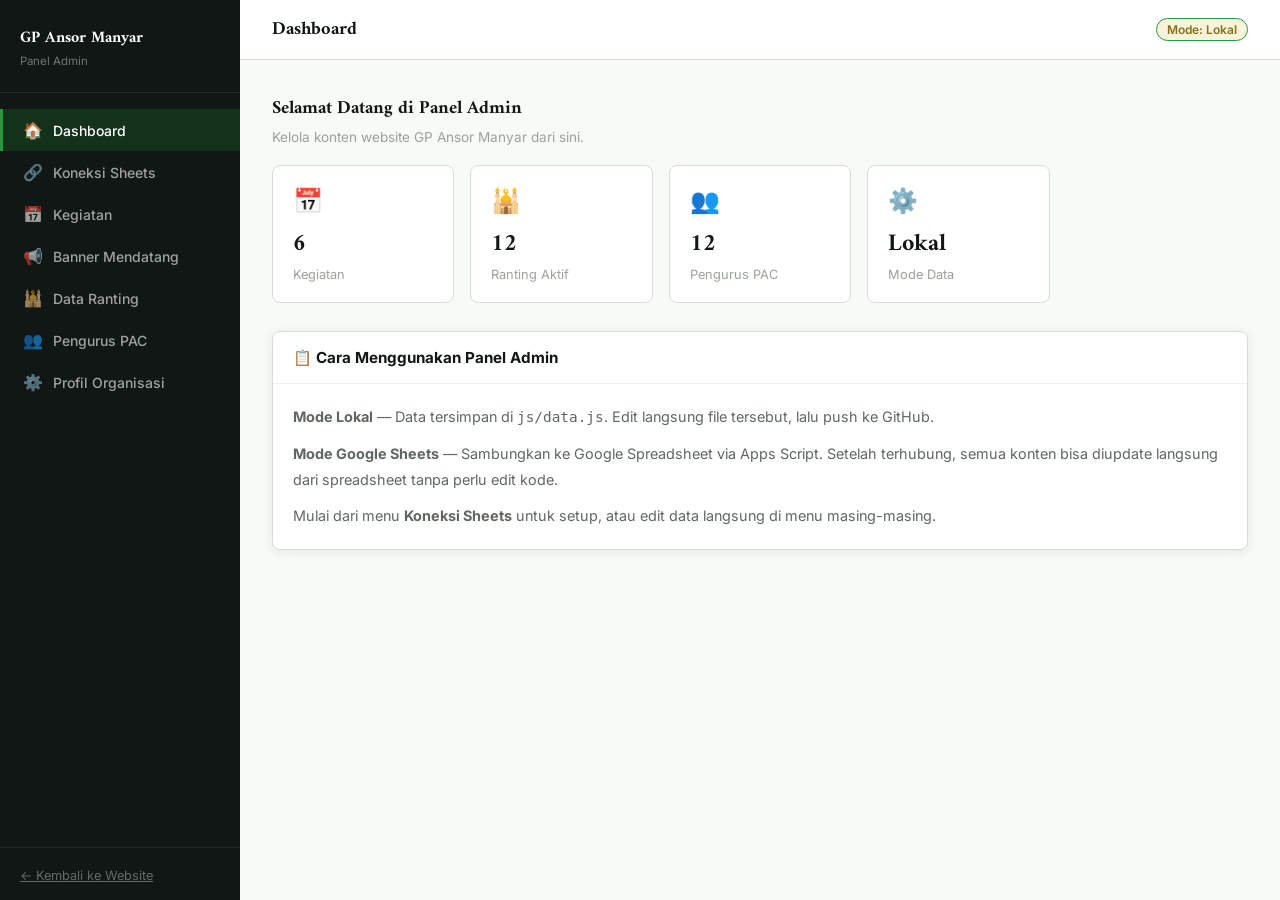
==== admin/index.html @ 3b1bbbd6 "Struktur folder lengkap GP Ansor Manyar" ====
<!DOCTYPE html>
<html lang="id">
<head>
  <meta charset="UTF-8" />
  <meta name="viewport" content="width=device-width, initial-scale=1.0" />
  <title>Admin Panel — GP Ansor Manyar</title>
  <link href="https://fonts.googleapis.com/css2?family=Amiri:wght@400;700&family=Inter:wght@400;500;600;700&display=swap" rel="stylesheet" />
  <style>
    :root {
      --green-700:#1a7a3c; --green-600:#22993f; --green-50:#eaf7ee;
      --gold-500:#c9a227; --gold-100:#faf3dc;
      --dark-900:#111714; --dark-800:#1c2320;
      --white:#fff; --gray-50:#f8faf8; --gray-100:#edf0ec;
      --gray-200:#d8ddd7; --gray-400:#9aa399; --gray-600:#5e6860;
      --red-500:#ef4444; --red-50:#fef2f2;
      --font-body:'Inter',sans-serif; --font-display:'Amiri',serif;
      --radius:8px; --shadow:0 2px 12px rgba(0,0,0,.08);
    }
    *,*::before,*::after{box-sizing:border-box;margin:0;padding:0}
    body{font-family:var(--font-body);background:var(--gray-50);color:var(--dark-900);min-height:100vh;display:flex}

    /* SIDEBAR */
    .sidebar{width:240px;background:var(--dark-900);display:flex;flex-direction:column;flex-shrink:0;min-height:100vh}
    .sidebar-brand{padding:24px 20px;border-bottom:1px solid rgba(255,255,255,.08)}
    .sidebar-brand-name{font-family:var(--font-display);font-size:1rem;font-weight:700;color:#fff;display:block}
    .sidebar-brand-sub{font-size:.72rem;color:rgba(255,255,255,.4);margin-top:2px;display:block}
    .sidebar-nav{padding:16px 0;flex:1}
    .nav-item{display:flex;align-items:center;gap:10px;padding:11px 20px;font-size:.875rem;font-weight:500;color:rgba(255,255,255,.6);cursor:pointer;transition:all .15s;border-left:3px solid transparent}
    .nav-item:hover{color:#fff;background:rgba(255,255,255,.05)}
    .nav-item.active{color:#fff;background:rgba(34,153,63,.2);border-left-color:var(--green-600)}
    .nav-item .icon{font-size:1rem;width:20px;text-align:center}
    .sidebar-footer{padding:16px 20px;border-top:1px solid rgba(255,255,255,.08)}
    .sidebar-footer a{font-size:.8rem;color:rgba(255,255,255,.35);transition:color .15s}
    .sidebar-footer a:hover{color:rgba(255,255,255,.7)}

    /* MAIN */
    .main{flex:1;display:flex;flex-direction:column;overflow:hidden}
    .topbar{background:var(--white);border-bottom:1px solid var(--gray-200);padding:0 32px;height:60px;display:flex;align-items:center;justify-content:space-between}
    .topbar-title{font-family:var(--font-display);font-size:1.15rem;font-weight:700;color:var(--dark-900)}
    .topbar-badge{font-size:.75rem;background:var(--green-50);color:var(--green-700);border:1px solid var(--green-600);padding:3px 10px;border-radius:100px;font-weight:600}
    .content{flex:1;padding:32px;overflow-y:auto}

    /* CARDS */
    .section-title{font-family:var(--font-display);font-size:1.15rem;font-weight:700;color:var(--dark-900);margin-bottom:4px}
    .section-sub{font-size:.85rem;color:var(--gray-400);margin-bottom:20px}

    .panel{background:var(--white);border:1px solid var(--gray-200);border-radius:var(--radius);box-shadow:var(--shadow);overflow:hidden;margin-bottom:24px}
    .panel-header{padding:16px 20px;border-bottom:1px solid var(--gray-100);display:flex;align-items:center;justify-content:space-between}
    .panel-header h3{font-size:.95rem;font-weight:700;color:var(--dark-900)}
    .panel-body{padding:20px}

    /* FORM */
    .form-group{margin-bottom:16px}
    .form-label{display:block;font-size:.82rem;font-weight:600;color:var(--dark-600);margin-bottom:6px}
    .form-label span{color:var(--red-500)}
    .form-control{width:100%;padding:9px 12px;border:1.5px solid var(--gray-200);border-radius:var(--radius);font-size:.875rem;font-family:var(--font-body);color:var(--dark-900);background:var(--white);outline:none;transition:border-color .15s}
    .form-control:focus{border-color:var(--green-600)}
    .form-control[type=checkbox]{width:auto}
    .form-hint{font-size:.76rem;color:var(--gray-400);margin-top:4px}
    .form-row{display:grid;grid-template-columns:1fr 1fr;gap:16px}
    textarea.form-control{resize:vertical;min-height:80px}
    select.form-control{cursor:pointer}

    /* BUTTONS */
    .btn{display:inline-flex;align-items:center;gap:6px;padding:9px 18px;font-size:.85rem;font-weight:600;border-radius:var(--radius);cursor:pointer;border:none;transition:all .15s}
    .btn-primary{background:var(--green-600);color:#fff}
    .btn-primary:hover{background:var(--green-700)}
    .btn-danger{background:var(--red-500);color:#fff}
    .btn-danger:hover{opacity:.85}
    .btn-outline{background:transparent;color:var(--dark-600);border:1.5px solid var(--gray-200)}
    .btn-outline:hover{border-color:var(--green-600);color:var(--green-700)}
    .btn-sm{padding:6px 12px;font-size:.78rem}
    .btn-gold{background:var(--gold-500);color:var(--dark-900);font-weight:700}

    /* TABLE */
    .table-wrap{overflow-x:auto}
    table{width:100%;border-collapse:collapse;font-size:.875rem}
    th{text-align:left;font-size:.75rem;font-weight:700;letter-spacing:.05em;text-transform:uppercase;color:var(--gray-400);padding:10px 14px;background:var(--gray-50);border-bottom:1px solid var(--gray-200)}
    td{padding:12px 14px;border-bottom:1px solid var(--gray-100);color:var(--dark-800);vertical-align:middle}
    tr:last-child td{border-bottom:none}
    tr:hover td{background:var(--gray-50)}
    .badge{display:inline-block;padding:2px 8px;border-radius:100px;font-size:.72rem;font-weight:600}
    .badge-green{background:var(--green-50);color:var(--green-700)}
    .badge-gold{background:var(--gold-100);color:#8b6e17}
    .badge-gray{background:var(--gray-100);color:var(--gray-600)}

    /* TOAST */
    .toast{position:fixed;bottom:24px;right:24px;z-index:999;
           background:var(--dark-900);color:#fff;
           padding:12px 20px;border-radius:var(--radius);font-size:.875rem;
           box-shadow:0 4px 20px rgba(0,0,0,.25);
           transform:translateY(80px);opacity:0;transition:all .3s;pointer-events:none}
    .toast.show{transform:translateY(0);opacity:1}
    .toast.success{border-left:4px solid var(--green-600)}
    .toast.error{border-left:4px solid var(--red-500)}

    /* CONFIG PANEL */
    .config-status{display:flex;align-items:center;gap:8px;padding:12px 16px;border-radius:var(--radius);margin-bottom:16px;font-size:.875rem}
    .config-status.local{background:var(--gold-100);color:#8b6e17;border:1px solid #e0c060}
    .config-status.connected{background:var(--green-50);color:var(--green-700);border:1px solid var(--green-600)}

    /* RESPONSIVE */
    @media(max-width:768px){
      .sidebar{display:none}
      .form-row{grid-template-columns:1fr}
      .content{padding:16px}
      .topbar{padding:0 16px}
    }
  </style>
</head>
<body>

  <!-- SIDEBAR -->
  <aside class="sidebar">
    <div class="sidebar-brand">
      <span class="sidebar-brand-name">GP Ansor Manyar</span>
      <span class="sidebar-brand-sub">Panel Admin</span>
    </div>
    <nav class="sidebar-nav">
      <div class="nav-item active" data-tab="dashboard"><span class="icon">🏠</span> Dashboard</div>
      <div class="nav-item" data-tab="koneksi"><span class="icon">🔗</span> Koneksi Sheets</div>
      <div class="nav-item" data-tab="kegiatan"><span class="icon">📅</span> Kegiatan</div>
      <div class="nav-item" data-tab="mendatang"><span class="icon">📢</span> Banner Mendatang</div>
      <div class="nav-item" data-tab="ranting"><span class="icon">🕌</span> Data Ranting</div>
      <div class="nav-item" data-tab="pengurus"><span class="icon">👥</span> Pengurus PAC</div>
      <div class="nav-item" data-tab="profil"><span class="icon">⚙️</span> Profil Organisasi</div>
    </nav>
    <div class="sidebar-footer">
      <a href="../index.html">← Kembali ke Website</a>
    </div>
  </aside>

  <!-- MAIN -->
  <div class="main">
    <div class="topbar">
      <span class="topbar-title" id="topbarTitle">Dashboard</span>
      <span class="topbar-badge" id="topbarBadge">Mode: Lokal</span>
    </div>
    <div class="content" id="content">
      <!-- rendered by tab -->
    </div>
  </div>

  <div class="toast" id="toast"></div>

  <script src="../js/config.js"></script>
  <script src="../js/data.js"></script>
  <script>
  // ── TOAST ──────────────────────────────────────────────
  function toast(msg, type = 'success') {
    const el = document.getElementById('toast');
    el.textContent = msg;
    el.className = `toast ${type} show`;
    setTimeout(() => el.classList.remove('show'), 3000);
  }

  // ── TABS ───────────────────────────────────────────────
  const TABS = {
    dashboard: renderDashboard,
    koneksi: renderKoneksi,
    kegiatan: renderKegiatan,
    mendatang: renderMendatang,
    ranting: renderRanting,
    pengurus: renderPengurus,
    profil: renderProfil,
  };
  const TITLES = {
    dashboard:'Dashboard', koneksi:'Koneksi Google Sheets',
    kegiatan:'Kelola Kegiatan', mendatang:'Banner Kegiatan Mendatang',
    ranting:'Data Ranting', pengurus:'Pengurus PAC', profil:'Profil Organisasi',
  };

  function setTab(tab) {
    document.querySelectorAll('.nav-item').forEach(el => el.classList.remove('active'));
    document.querySelector(`[data-tab="${tab}"]`)?.classList.add('active');
    document.getElementById('topbarTitle').textContent = TITLES[tab] || tab;
    TABS[tab]?.();
  }
  document.querySelectorAll('.nav-item').forEach(el => {
    el.addEventListener('click', () => setTab(el.dataset.tab));
  });

  // ── HELPERS ────────────────────────────────────────────
  const $ = id => document.getElementById(id);
  const content = () => document.getElementById('content');

  function getLS(key, def) {
    try { return JSON.parse(localStorage.getItem('gpa_admin_' + key)) ?? def; } catch { return def; }
  }
  function setLS(key, val) {
    localStorage.setItem('gpa_admin_' + key, JSON.stringify(val));
  }

  // ── DASHBOARD ──────────────────────────────────────────
  async function renderDashboard() {
    const mode = CONFIG.MODE;
    const badge = $('topbarBadge');
    badge.textContent = mode === 'local' ? 'Mode: Lokal' : 'Mode: Google Sheets';
    badge.style.background = mode === 'local' ? 'var(--gold-100)' : 'var(--green-50)';
    badge.style.color = mode === 'local' ? '#8b6e17' : 'var(--green-700)';

    const [kegiatan, ranting, pengurus] = await Promise.all([
      AnsorData.getKegiatan(), AnsorData.getRanting(), AnsorData.getPengurusPAC()
    ]);

    content().innerHTML = `
      <div class="section-title">Selamat Datang di Panel Admin</div>
      <div class="section-sub">Kelola konten website GP Ansor Manyar dari sini.</div>

      <div style="display:grid;grid-template-columns:repeat(auto-fill,minmax(180px,1fr));gap:16px;margin-bottom:28px">
        ${[
          ['📅','Kegiatan',kegiatan.length,'kegiatan'],
          ['🕌','Ranting Aktif',ranting.length,'ranting'],
          ['👥','Pengurus PAC',pengurus.length,'pengurus'],
          ['⚙️','Mode Data', mode === 'local' ? 'Lokal' : 'Sheets','koneksi'],
        ].map(([icon,label,val,tab]) => `
          <div style="background:var(--white);border:1px solid var(--gray-200);border-radius:var(--radius);padding:20px;cursor:pointer;transition:border-color .15s"
               onclick="setTab('${tab}')"
               onmouseenter="this.style.borderColor='var(--green-600)'"
               onmouseleave="this.style.borderColor='var(--gray-200)'">
            <div style="font-size:1.5rem;margin-bottom:8px">${icon}</div>
            <div style="font-size:1.5rem;font-weight:700;font-family:var(--font-display);color:var(--dark-900)">${val}</div>
            <div style="font-size:.8rem;color:var(--gray-400);margin-top:2px">${label}</div>
          </div>`).join('')}
      </div>

      <div class="panel">
        <div class="panel-header"><h3>📋 Cara Menggunakan Panel Admin</h3></div>
        <div class="panel-body" style="font-size:.9rem;color:var(--gray-600);line-height:1.8">
          <p><strong>Mode Lokal</strong> — Data tersimpan di <code>js/data.js</code>. Edit langsung file tersebut, lalu push ke GitHub.</p>
          <p style="margin-top:10px"><strong>Mode Google Sheets</strong> — Sambungkan ke Google Spreadsheet via Apps Script. Setelah terhubung, semua konten bisa diupdate langsung dari spreadsheet tanpa perlu edit kode.</p>
          <p style="margin-top:10px">Mulai dari menu <strong>Koneksi Sheets</strong> untuk setup, atau edit data langsung di menu masing-masing.</p>
        </div>
      </div>`;
  }

  // ── KONEKSI ────────────────────────────────────────────
  function renderKoneksi() {
    const mode = CONFIG.MODE;
    content().innerHTML = `
      <div class="section-title">Koneksi Google Sheets</div>
      <div class="section-sub">Hubungkan website ke Google Spreadsheet untuk update konten secara realtime.</div>

      <div class="config-status ${mode === 'local' ? 'local' : 'connected'}">
        ${mode === 'local' ? '⚠️ Saat ini menggunakan data lokal (js/data.js)' : '✅ Terhubung ke Google Sheets'}
      </div>

      <div class="panel">
        <div class="panel-header"><h3>Panduan Setup</h3></div>
        <div class="panel-body">
          <ol style="font-size:.9rem;color:var(--gray-600);line-height:2;padding-left:20px">
            <li>Buat Google Spreadsheet baru dengan 6 sheet: <code>profil, kegiatan_mendatang, kegiatan, ranting, pengurus_ranting, pengurus_pac</code></li>
            <li>Di Spreadsheet: <strong>Extensions → Apps Script</strong> → paste kode dari <code>PANDUAN_SHEETS.md</code></li>
            <li>Deploy sebagai <strong>Web App</strong> (Execute as: Me, Access: Anyone)</li>
            <li>Copy URL yang diberikan, paste di bawah ini</li>
            <li>Ubah <code>MODE</code> menjadi <code>'apps_script'</code> di <code>js/data.js</code></li>
          </ol>

          <div style="margin-top:20px">
            <div class="form-group">
              <label class="form-label">URL Apps Script Web App</label>
              <input class="form-control" id="appsScriptUrl" placeholder="https://script.google.com/macros/s/xxx/exec" value="${CONFIG.APPS_SCRIPT_URL !== 'GANTI_DENGAN_APPS_SCRIPT_URL_KAMU' ? CONFIG.APPS_SCRIPT_URL : ''}" />
              <div class="form-hint">Paste URL dari hasil deploy Apps Script di sini</div>
            </div>
            <button class="btn btn-primary" onclick="testKoneksi()">🔌 Test Koneksi</button>
            <div id="testResult" style="margin-top:12px;font-size:.85rem;color:var(--gray-600)"></div>
          </div>
        </div>
      </div>

      <div class="panel">
        <div class="panel-header"><h3>Edit Manual di data.js</h3></div>
        <div class="panel-body" style="font-size:.875rem;color:var(--gray-600);line-height:1.8">
          <p>Buka file <code>js/data.js</code> dan edit bagian <code>CONFIG</code>:</p>
          <pre style="background:var(--dark-900);color:#a8ffb0;padding:16px;border-radius:var(--radius);margin-top:12px;overflow-x:auto;font-size:.82rem;line-height:1.7">const CONFIG = {
  APPS_SCRIPT_URL: 'https://script.google.com/...',
  MODE: 'apps_script',  // ganti dari 'local'
  CACHE_MINUTES: 10,
};</pre>
        </div>
      </div>`;
  }

  async function testKoneksi() {
    const url = $('appsScriptUrl').value.trim();
    const res = $('testResult');
    if (!url) { res.innerHTML = '⚠️ Masukkan URL Apps Script dulu.'; return; }
    res.innerHTML = '⏳ Menguji koneksi...';
    try {
      const r = await fetch(`${url}?sheet=profil`);
      if (!r.ok) throw new Error(`HTTP ${r.status}`);
      const data = await r.json();
      if (Array.isArray(data)) {
        res.innerHTML = `<span style="color:var(--green-700)">✅ Berhasil terhubung! Ditemukan ${data.length} baris di sheet <em>profil</em>.</span><br><span style="color:var(--gray-400);font-size:.8rem">Sekarang update <code>APPS_SCRIPT_URL</code> dan <code>MODE: 'apps_script'</code> di <code>js/data.js</code>, lalu push ke GitHub.</span>`;
      } else {
        res.innerHTML = `<span style="color:var(--red-500)">❌ Respon tidak valid: ${JSON.stringify(data)}</span>`;
      }
    } catch(e) {
      res.innerHTML = `<span style="color:var(--red-500)">❌ Gagal terhubung: ${e.message}</span>`;
    }
  }

  // ── KEGIATAN ───────────────────────────────────────────
  async function renderKegiatan() {
    const data = await AnsorData.getKegiatan();
    const kat = ['Keagamaan','Sosial','Pelatihan','Organisasi','Olahraga','Seni'];
    content().innerHTML = `
      <div class="section-title">Kelola Kegiatan</div>
      <div class="section-sub">Tambah, edit, atau hapus data kegiatan. ${CONFIG.MODE === 'local' ? 'Mode lokal: perubahan harus di-edit manual di <code>js/data.js</code>.' : 'Update langsung di Google Sheets.'}</div>
      ${CONFIG.MODE === 'local' ? `
      <div class="panel" style="margin-bottom:20px">
        <div class="panel-header"><h3>➕ Tambah Kegiatan</h3></div>
        <div class="panel-body">
          <div class="form-row">
            <div class="form-group"><label class="form-label">Judul <span>*</span></label><input class="form-control" id="kg_judul" placeholder="Nama kegiatan" /></div>
            <div class="form-group"><label class="form-label">Tanggal <span>*</span></label><input class="form-control" type="date" id="kg_tgl" /></div>
          </div>
          <div class="form-row">
            <div class="form-group"><label class="form-label">Kategori</label>
              <select class="form-control" id="kg_kat">${kat.map(k=>`<option>${k}</option>`).join('')}</select>
            </div>
            <div class="form-group"><label class="form-label">Lokasi</label><input class="form-control" id="kg_lok" placeholder="Nama tempat" /></div>
          </div>
          <div class="form-group"><label class="form-label">Deskripsi</label><textarea class="form-control" id="kg_desk" rows="3" placeholder="Ringkasan kegiatan..."></textarea></div>
          <div class="form-row">
            <div class="form-group"><label class="form-label">URL Foto</label><input class="form-control" id="kg_foto" placeholder="https://drive.google.com/uc?id=..." /></div>
            <div class="form-group"><label class="form-label" style="display:flex;align-items:center;gap:8px;margin-top:28px">
              <input type="checkbox" id="kg_hl" /> Tampilkan di Beranda (highlight)
            </label></div>
          </div>
          <div style="display:flex;gap:10px;margin-top:8px">
            <button class="btn btn-primary" onclick="generateKegiatanCode()">📋 Generate Kode</button>
          </div>
          <div id="kegiatanCode" style="margin-top:16px"></div>
        </div>
      </div>` : `
      <div class="panel" style="margin-bottom:20px;background:var(--green-50);border-color:var(--green-600)">
        <div class="panel-body" style="font-size:.875rem;color:var(--green-700)">
          ✅ Mode Google Sheets aktif. Tambah/edit kegiatan langsung di spreadsheet pada sheet <strong>kegiatan</strong>.
          <a href="${CONFIG.APPS_SCRIPT_URL}" target="_blank" style="margin-left:8px;font-weight:600">Buka Spreadsheet →</a>
        </div>
      </div>`}
      <div class="panel">
        <div class="panel-header"><h3>📋 Data Kegiatan (${data.length})</h3></div>
        <div class="table-wrap">
          <table>
            <thead><tr><th>Judul</th><th>Tanggal</th><th>Kategori</th><th>Lokasi</th><th>Highlight</th></tr></thead>
            <tbody>${data.map(k=>`<tr>
              <td style="font-weight:600">${k.judul}</td>
              <td>${Fmt.tanggal(k.tanggal)}</td>
              <td><span class="badge badge-green">${k.kategori||'-'}</span></td>
              <td style="color:var(--gray-600);font-size:.85rem">${k.lokasi||'-'}</td>
              <td>${k.highlight ? '<span class="badge badge-gold">✓ Ya</span>' : '<span class="badge badge-gray">Tidak</span>'}</td>
            </tr>`).join('')}</tbody>
          </table>
        </div>
      </div>`;
  }

  function generateKegiatanCode() {
    const v = id => $(id)?.value || '';
    const hl = $('kg_hl')?.checked;
    const id = Date.now();
    const code = `{
  id: ${id},
  judul: '${v('kg_judul').replace(/'/g,"\\'")}',
  tanggal: '${v('kg_tgl')}',
  lokasi: '${v('kg_lok').replace(/'/g,"\\'")}',
  kategori: '${v('kg_kat')}',
  deskripsi: '${v('kg_desk').replace(/'/g,"\\'").replace(/\n/g,' ')}',
  foto: '${v('kg_foto')}',
  highlight: ${hl},
},`;
    $('kegiatanCode').innerHTML = `
      <div style="font-size:.82rem;color:var(--gray-600);margin-bottom:8px">Salin kode berikut dan tambahkan ke array <code>kegiatan</code> di <code>js/data.js</code>:</div>
      <pre style="background:var(--dark-900);color:#a8ffb0;padding:16px;border-radius:var(--radius);overflow-x:auto;font-size:.8rem;line-height:1.7">${code}</pre>
      <button class="btn btn-sm btn-outline" onclick="navigator.clipboard.writeText(${JSON.stringify(code)}).then(()=>toast('Kode disalin!'))">📋 Salin</button>`;
  }

  // ── BANNER MENDATANG ───────────────────────────────────
  async function renderMendatang() {
    const k = await AnsorData.getKegiatanMendatang();
    content().innerHTML = `
      <div class="section-title">Banner Kegiatan Mendatang</div>
      <div class="section-sub">Banner muncul di bagian atas beranda dan halaman kegiatan.</div>
      <div class="panel">
        <div class="panel-header"><h3>Data Banner Saat Ini</h3></div>
        <div class="panel-body">
          <div style="background:var(--gold-100);border:1px solid var(--gold-500);border-radius:var(--radius);padding:16px;margin-bottom:20px">
            <strong style="color:#8b6e17">${k.aktif ? '✅ Banner aktif' : '⛔ Banner nonaktif'}</strong><br>
            <span style="font-size:.9rem;color:#8b6e17">${k.judul||'—'}</span><br>
            <span style="font-size:.8rem;color:#b08a1a">${Fmt.tanggal(k.tanggal)} · ${k.lokasi||'—'}</span>
          </div>
          <p style="font-size:.875rem;color:var(--gray-600);line-height:1.8">
            ${CONFIG.MODE === 'local'
              ? 'Edit data banner di <code>LOCAL_DATA.kegiatan_mendatang</code> dalam file <code>js/data.js</code>. Ubah <code>aktif: false</code> untuk menyembunyikan banner.'
              : 'Update banner di Google Sheets pada sheet <strong>kegiatan_mendatang</strong>. Ubah kolom <code>aktif</code> ke <code>FALSE</code> untuk menyembunyikan.'}
          </p>
          ${CONFIG.MODE === 'local' ? `
          <details style="margin-top:16px">
            <summary style="font-size:.85rem;font-weight:600;cursor:pointer;color:var(--green-700)">Lihat struktur data</summary>
            <pre style="background:var(--dark-900);color:#a8ffb0;padding:16px;border-radius:var(--radius);margin-top:12px;font-size:.8rem;overflow-x:auto">${JSON.stringify(k, null, 2)}</pre>
          </details>` : ''}
        </div>
      </div>`;
  }

  // ── RANTING ────────────────────────────────────────────
  async function renderRanting() {
    const data = await AnsorData.getRanting();
    content().innerHTML = `
      <div class="section-title">Data Ranting</div>
      <div class="section-sub">${CONFIG.MODE === 'local' ? 'Mode lokal: edit di <code>LOCAL_DATA.ranting</code> dalam <code>js/data.js</code>.' : 'Edit langsung di Google Sheets, sheet <strong>ranting</strong>.'}</div>
      <div class="panel">
        <div class="panel-header">
          <h3>Daftar Ranting (${data.length})</h3>
        </div>
        <div class="table-wrap">
          <table>
            <thead><tr><th>ID</th><th>Nama Ranting</th><th>Desa/Kelurahan</th><th>Ketua</th><th>Status</th></tr></thead>
            <tbody>${data.map(r=>`<tr>
              <td style="font-size:.78rem;color:var(--gray-400)">${r.id}</td>
              <td style="font-weight:600">${r.nama}</td>
              <td>${r.desa}</td>
              <td>${r.ketua}</td>
              <td><span class="badge badge-green">✓ Aktif</span></td>
            </tr>`).join('')}</tbody>
          </table>
        </div>
      </div>
      ${CONFIG.MODE === 'local' ? `
      <div class="panel">
        <div class="panel-header"><h3>📋 Template Ranting Baru</h3></div>
        <div class="panel-body">
          <pre style="background:var(--dark-900);color:#a8ffb0;padding:16px;border-radius:var(--radius);font-size:.8rem;overflow-x:auto">{ id: 'r${String(data.length+1).padStart(2,'0')}', nama: 'PR NamaRanting', desa: 'Desa NamaDesa', ketua: 'Nama Ketua', aktif: true },</pre>
          <div style="font-size:.82rem;color:var(--gray-600);margin-top:8px">Tambahkan ke array <code>ranting</code> di <code>LOCAL_DATA</code> dalam <code>js/data.js</code>.</div>
        </div>
      </div>` : ''}`;
  }

  // ── PENGURUS ───────────────────────────────────────────
  async function renderPengurus() {
    const data = await AnsorData.getPengurusPAC();
    content().innerHTML = `
      <div class="section-title">Pengurus PAC</div>
      <div class="section-sub">${CONFIG.MODE === 'local' ? 'Mode lokal: edit di <code>LOCAL_DATA.pengurus_pac</code> dalam <code>js/data.js</code>.' : 'Edit langsung di Google Sheets, sheet <strong>pengurus_pac</strong>.'}</div>
      <div class="panel">
        <div class="panel-header"><h3>Daftar Pengurus (${data.length})</h3></div>
        <div class="table-wrap">
          <table>
            <thead><tr><th>#</th><th>Nama</th><th>Jabatan</th><th>Departemen</th><th>Tipe</th></tr></thead>
            <tbody>${data.map(p=>`<tr>
              <td style="color:var(--gray-400);font-size:.8rem">${p.urutan}</td>
              <td style="font-weight:600">${p.nama}</td>
              <td>${p.jabatan}</td>
              <td><span class="badge badge-gray">${p.departemen||'-'}</span></td>
              <td><span class="badge ${p.tipe==='ketua'?'badge-gold':p.tipe==='dept'?'badge-gray':'badge-green'}">${p.tipe||'-'}</span></td>
            </tr>`).join('')}</tbody>
          </table>
        </div>
      </div>`;
  }

  // ── PROFIL ─────────────────────────────────────────────
  async function renderProfil() {
    const p = await AnsorData.getProfil();
    content().innerHTML = `
      <div class="section-title">Profil Organisasi</div>
      <div class="section-sub">${CONFIG.MODE === 'local' ? 'Mode lokal: edit di <code>LOCAL_DATA.profil</code> dalam <code>js/data.js</code>.' : 'Edit di Google Sheets, sheet <strong>profil</strong> (format key-value).'}</div>
      <div class="panel">
        <div class="panel-header"><h3>Data Profil Saat Ini</h3></div>
        <div class="table-wrap">
          <table>
            <thead><tr><th>Key</th><th>Value</th></tr></thead>
            <tbody>${Object.entries(p).map(([k,v])=>`<tr>
              <td style="font-family:monospace;font-size:.82rem;color:var(--gray-400)">${k}</td>
              <td style="font-size:.875rem;word-break:break-all">${Array.isArray(v) ? v.join('; ') : v||'—'}</td>
            </tr>`).join('')}</tbody>
          </table>
        </div>
      </div>`;
  }

  // ── INIT ───────────────────────────────────────────────
  renderDashboard();
  </script>
</body>
</html>
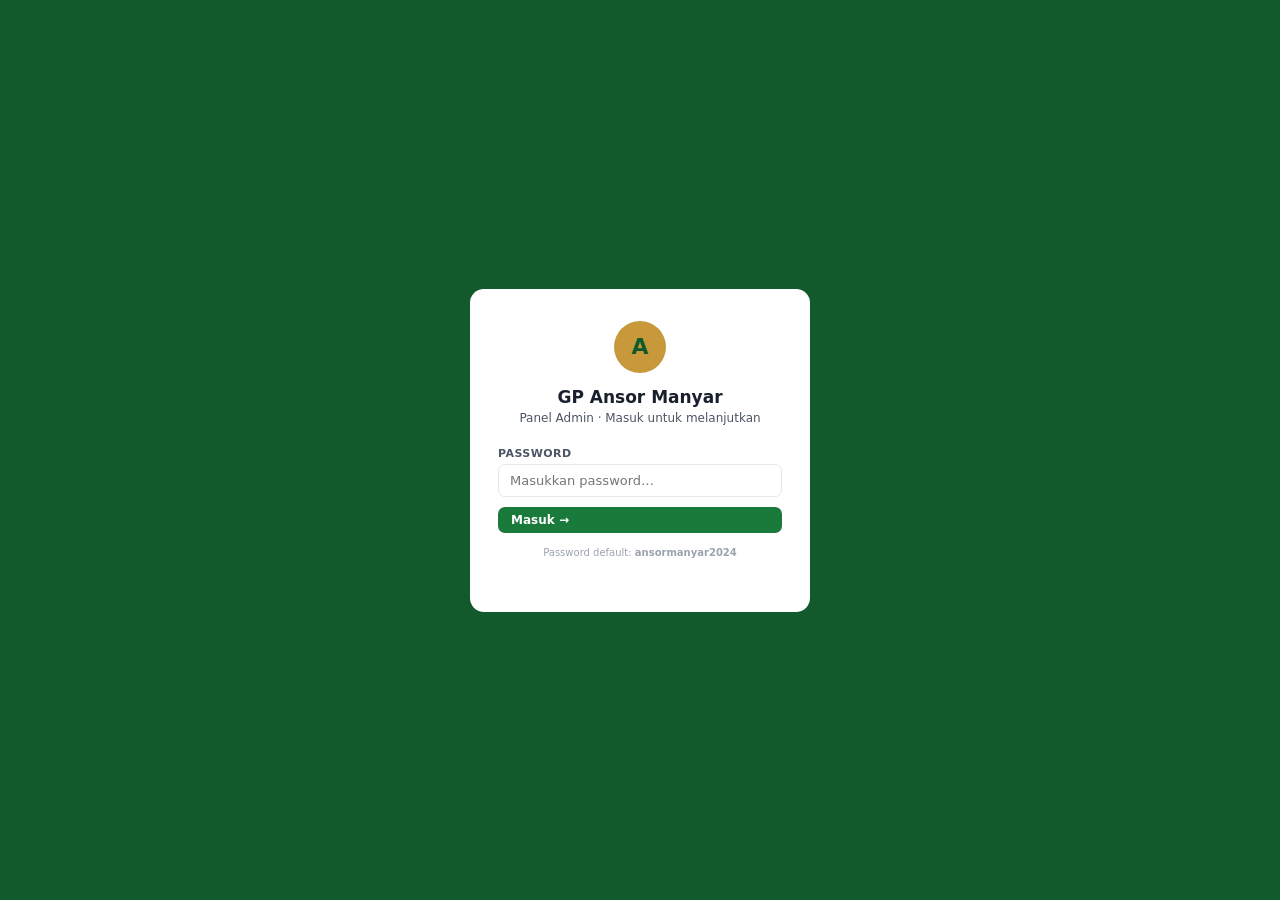
==== commit 11a71a3b: "Create index.html" ====
--- a/admin/index.html
+++ b/admin/index.html
@@ -1,488 +1,958 @@
 <!DOCTYPE html>
 <html lang="id">
 <head>
-  <meta charset="UTF-8" />
-  <meta name="viewport" content="width=device-width, initial-scale=1.0" />
-  <title>Admin Panel — GP Ansor Manyar</title>
-  <link href="https://fonts.googleapis.com/css2?family=Amiri:wght@400;700&family=Inter:wght@400;500;600;700&display=swap" rel="stylesheet" />
-  <style>
-    :root {
-      --green-700:#1a7a3c; --green-600:#22993f; --green-50:#eaf7ee;
-      --gold-500:#c9a227; --gold-100:#faf3dc;
-      --dark-900:#111714; --dark-800:#1c2320;
-      --white:#fff; --gray-50:#f8faf8; --gray-100:#edf0ec;
-      --gray-200:#d8ddd7; --gray-400:#9aa399; --gray-600:#5e6860;
-      --red-500:#ef4444; --red-50:#fef2f2;
-      --font-body:'Inter',sans-serif; --font-display:'Amiri',serif;
-      --radius:8px; --shadow:0 2px 12px rgba(0,0,0,.08);
-    }
-    *,*::before,*::after{box-sizing:border-box;margin:0;padding:0}
-    body{font-family:var(--font-body);background:var(--gray-50);color:var(--dark-900);min-height:100vh;display:flex}
-
-    /* SIDEBAR */
-    .sidebar{width:240px;background:var(--dark-900);display:flex;flex-direction:column;flex-shrink:0;min-height:100vh}
-    .sidebar-brand{padding:24px 20px;border-bottom:1px solid rgba(255,255,255,.08)}
-    .sidebar-brand-name{font-family:var(--font-display);font-size:1rem;font-weight:700;color:#fff;display:block}
-    .sidebar-brand-sub{font-size:.72rem;color:rgba(255,255,255,.4);margin-top:2px;display:block}
-    .sidebar-nav{padding:16px 0;flex:1}
-    .nav-item{display:flex;align-items:center;gap:10px;padding:11px 20px;font-size:.875rem;font-weight:500;color:rgba(255,255,255,.6);cursor:pointer;transition:all .15s;border-left:3px solid transparent}
-    .nav-item:hover{color:#fff;background:rgba(255,255,255,.05)}
-    .nav-item.active{color:#fff;background:rgba(34,153,63,.2);border-left-color:var(--green-600)}
-    .nav-item .icon{font-size:1rem;width:20px;text-align:center}
-    .sidebar-footer{padding:16px 20px;border-top:1px solid rgba(255,255,255,.08)}
-    .sidebar-footer a{font-size:.8rem;color:rgba(255,255,255,.35);transition:color .15s}
-    .sidebar-footer a:hover{color:rgba(255,255,255,.7)}
-
-    /* MAIN */
-    .main{flex:1;display:flex;flex-direction:column;overflow:hidden}
-    .topbar{background:var(--white);border-bottom:1px solid var(--gray-200);padding:0 32px;height:60px;display:flex;align-items:center;justify-content:space-between}
-    .topbar-title{font-family:var(--font-display);font-size:1.15rem;font-weight:700;color:var(--dark-900)}
-    .topbar-badge{font-size:.75rem;background:var(--green-50);color:var(--green-700);border:1px solid var(--green-600);padding:3px 10px;border-radius:100px;font-weight:600}
-    .content{flex:1;padding:32px;overflow-y:auto}
-
-    /* CARDS */
-    .section-title{font-family:var(--font-display);font-size:1.15rem;font-weight:700;color:var(--dark-900);margin-bottom:4px}
-    .section-sub{font-size:.85rem;color:var(--gray-400);margin-bottom:20px}
-
-    .panel{background:var(--white);border:1px solid var(--gray-200);border-radius:var(--radius);box-shadow:var(--shadow);overflow:hidden;margin-bottom:24px}
-    .panel-header{padding:16px 20px;border-bottom:1px solid var(--gray-100);display:flex;align-items:center;justify-content:space-between}
-    .panel-header h3{font-size:.95rem;font-weight:700;color:var(--dark-900)}
-    .panel-body{padding:20px}
-
-    /* FORM */
-    .form-group{margin-bottom:16px}
-    .form-label{display:block;font-size:.82rem;font-weight:600;color:var(--dark-600);margin-bottom:6px}
-    .form-label span{color:var(--red-500)}
-    .form-control{width:100%;padding:9px 12px;border:1.5px solid var(--gray-200);border-radius:var(--radius);font-size:.875rem;font-family:var(--font-body);color:var(--dark-900);background:var(--white);outline:none;transition:border-color .15s}
-    .form-control:focus{border-color:var(--green-600)}
-    .form-control[type=checkbox]{width:auto}
-    .form-hint{font-size:.76rem;color:var(--gray-400);margin-top:4px}
-    .form-row{display:grid;grid-template-columns:1fr 1fr;gap:16px}
-    textarea.form-control{resize:vertical;min-height:80px}
-    select.form-control{cursor:pointer}
-
-    /* BUTTONS */
-    .btn{display:inline-flex;align-items:center;gap:6px;padding:9px 18px;font-size:.85rem;font-weight:600;border-radius:var(--radius);cursor:pointer;border:none;transition:all .15s}
-    .btn-primary{background:var(--green-600);color:#fff}
-    .btn-primary:hover{background:var(--green-700)}
-    .btn-danger{background:var(--red-500);color:#fff}
-    .btn-danger:hover{opacity:.85}
-    .btn-outline{background:transparent;color:var(--dark-600);border:1.5px solid var(--gray-200)}
-    .btn-outline:hover{border-color:var(--green-600);color:var(--green-700)}
-    .btn-sm{padding:6px 12px;font-size:.78rem}
-    .btn-gold{background:var(--gold-500);color:var(--dark-900);font-weight:700}
-
-    /* TABLE */
-    .table-wrap{overflow-x:auto}
-    table{width:100%;border-collapse:collapse;font-size:.875rem}
-    th{text-align:left;font-size:.75rem;font-weight:700;letter-spacing:.05em;text-transform:uppercase;color:var(--gray-400);padding:10px 14px;background:var(--gray-50);border-bottom:1px solid var(--gray-200)}
-    td{padding:12px 14px;border-bottom:1px solid var(--gray-100);color:var(--dark-800);vertical-align:middle}
-    tr:last-child td{border-bottom:none}
-    tr:hover td{background:var(--gray-50)}
-    .badge{display:inline-block;padding:2px 8px;border-radius:100px;font-size:.72rem;font-weight:600}
-    .badge-green{background:var(--green-50);color:var(--green-700)}
-    .badge-gold{background:var(--gold-100);color:#8b6e17}
-    .badge-gray{background:var(--gray-100);color:var(--gray-600)}
-
-    /* TOAST */
-    .toast{position:fixed;bottom:24px;right:24px;z-index:999;
-           background:var(--dark-900);color:#fff;
-           padding:12px 20px;border-radius:var(--radius);font-size:.875rem;
-           box-shadow:0 4px 20px rgba(0,0,0,.25);
-           transform:translateY(80px);opacity:0;transition:all .3s;pointer-events:none}
-    .toast.show{transform:translateY(0);opacity:1}
-    .toast.success{border-left:4px solid var(--green-600)}
-    .toast.error{border-left:4px solid var(--red-500)}
-
-    /* CONFIG PANEL */
-    .config-status{display:flex;align-items:center;gap:8px;padding:12px 16px;border-radius:var(--radius);margin-bottom:16px;font-size:.875rem}
-    .config-status.local{background:var(--gold-100);color:#8b6e17;border:1px solid #e0c060}
-    .config-status.connected{background:var(--green-50);color:var(--green-700);border:1px solid var(--green-600)}
-
-    /* RESPONSIVE */
-    @media(max-width:768px){
-      .sidebar{display:none}
-      .form-row{grid-template-columns:1fr}
-      .content{padding:16px}
-      .topbar{padding:0 16px}
-    }
-  </style>
+<meta charset="UTF-8"/>
+<meta name="viewport" content="width=device-width, initial-scale=1.0"/>
+<title>Admin — GP Ansor Manyar</title>
+<style>
+:root{
+  --h:#1a7a3c;--hd:#125a2c;--hm:#e8f5ee;
+  --g:#c8993a;--gm:#fdf6e3;
+  --bg:#f4f6f8;--w:#fff;
+  --tx:#1a1f2e;--ts:#4b5563;--tm:#9ca3af;
+  --br:#e5e7eb;--r:9px;
+  --red:#dc2626;--redm:#fef2f2;
+  --blue:#1d4ed8;--bluem:#eff6ff;
+  --sw:248px;
+}
+*,*::before,*::after{box-sizing:border-box;margin:0;padding:0}
+body{font-family:'Segoe UI',system-ui,sans-serif;background:var(--bg);color:var(--tx);font-size:14px;display:flex;min-height:100vh}
+
+/* ── SIDEBAR ── */
+#sb{width:var(--sw);background:var(--hd);color:#fff;display:flex;flex-direction:column;position:fixed;inset:0 auto 0 0;z-index:100;transition:transform .22s ease}
+.sb-brand{padding:18px 16px 14px;border-bottom:1px solid rgba(255,255,255,.1);display:flex;align-items:center;gap:10px}
+.sb-logo{width:38px;height:38px;background:var(--g);border-radius:50%;display:flex;align-items:center;justify-content:center;font-weight:900;font-size:17px;color:var(--hd);flex-shrink:0}
+.sb-brand h1{font-size:13px;font-weight:700;line-height:1.25}
+.sb-brand p{font-size:11px;opacity:.55;margin-top:1px}
+.sb-nav{flex:1;padding:10px 0;overflow-y:auto}
+.sb-sec{font-size:10px;font-weight:700;text-transform:uppercase;letter-spacing:.09em;opacity:.4;padding:12px 16px 4px}
+.nav-btn{display:flex;align-items:center;gap:9px;padding:9px 16px;width:100%;background:none;border:none;color:#fff;font-size:13px;font-weight:500;cursor:pointer;opacity:.72;transition:all .14s;text-align:left}
+.nav-btn:hover{background:rgba(255,255,255,.08);opacity:1}
+.nav-btn.on{background:rgba(255,255,255,.14);opacity:1;border-right:3px solid var(--g)}
+.nav-btn .ic{font-size:15px;width:20px;text-align:center}
+.sb-foot{padding:12px 16px;border-top:1px solid rgba(255,255,255,.1)}
+.sb-foot a{color:rgba(255,255,255,.55);font-size:12px;text-decoration:none;display:flex;align-items:center;gap:6px}
+.sb-foot a:hover{color:#fff}
+
+/* ── MAIN ── */
+#main{margin-left:var(--sw);flex:1;display:flex;flex-direction:column}
+#topbar{background:var(--w);border-bottom:1px solid var(--br);height:54px;padding:0 22px;display:flex;align-items:center;justify-content:space-between;position:sticky;top:0;z-index:50}
+.tb-left{display:flex;align-items:center;gap:10px}
+#menu-tog{display:none;background:none;border:none;font-size:22px;cursor:pointer;color:var(--tx);padding:4px}
+#pg-title{font-size:15px;font-weight:700}
+.conn-pill{font-size:11px;font-weight:700;padding:3px 11px;border-radius:99px;cursor:default}
+.pill-ok{background:#dcfce7;color:#166534}
+.pill-err{background:var(--redm);color:var(--red)}
+.pill-wait{background:#fef9c3;color:#713f12}
+#content{padding:22px;flex:1}
+
+/* ── SECTIONS ── */
+.sec{display:none}.sec.on{display:block}
+
+/* ── CARD ── */
+.card{background:var(--w);border:1px solid var(--br);border-radius:var(--r);box-shadow:0 1px 3px rgba(0,0,0,.06)}
+.ch{padding:14px 18px;border-bottom:1px solid var(--br);display:flex;align-items:center;justify-content:space-between;gap:10px;flex-wrap:wrap}
+.ct{font-size:13px;font-weight:700}
+.cb{padding:18px}
+
+/* ── STATS ── */
+.stats{display:grid;grid-template-columns:repeat(auto-fill,minmax(150px,1fr));gap:12px;margin-bottom:20px}
+.stat{background:var(--w);border:1px solid var(--br);border-radius:var(--r);padding:14px 16px;box-shadow:0 1px 3px rgba(0,0,0,.05)}
+.stat-ic{font-size:20px;margin-bottom:7px}
+.stat-v{font-size:26px;font-weight:800;color:var(--h)}
+.stat-l{font-size:11px;color:var(--tm);margin-top:2px}
+
+/* ── BUTTONS ── */
+.btn{display:inline-flex;align-items:center;gap:6px;padding:7px 13px;border-radius:7px;font-size:12px;font-weight:600;cursor:pointer;border:none;transition:all .13s;line-height:1;font-family:inherit}
+.btn-p{background:var(--h);color:#fff}.btn-p:hover{background:var(--hd)}
+.btn-g{background:var(--g);color:#fff}.btn-g:hover{background:#a87c28}
+.btn-o{background:transparent;color:var(--h);border:1.5px solid var(--h)}.btn-o:hover{background:var(--hm)}
+.btn-r{background:var(--red);color:#fff}.btn-r:hover{background:#b91c1c}
+.btn-gh{background:transparent;color:var(--ts);border:1.5px solid var(--br)}.btn-gh:hover{background:var(--bg)}
+.btn-sm{padding:5px 9px;font-size:11px}
+.btn:disabled{opacity:.45;cursor:not-allowed}
+
+/* ── FORM ── */
+.fg{margin-bottom:14px}
+.fl{display:block;font-size:11px;font-weight:700;color:var(--ts);margin-bottom:4px;text-transform:uppercase;letter-spacing:.04em}
+.fc{width:100%;padding:8px 11px;border:1.5px solid var(--br);border-radius:7px;font-size:13px;color:var(--tx);background:var(--w);font-family:inherit;transition:border-color .13s}
+.fc:focus{outline:none;border-color:var(--h);box-shadow:0 0 0 3px rgba(26,122,60,.1)}
+textarea.fc{resize:vertical;min-height:72px}
+.fh{font-size:11px;color:var(--tm);margin-top:3px}
+.fg2{display:grid;grid-template-columns:1fr 1fr;gap:12px}
+.fg3{display:grid;grid-template-columns:1fr 1fr 1fr;gap:12px}
+.fc-full{grid-column:1/-1}
+
+/* ── TABLE ── */
+.tw{overflow-x:auto}
+table{width:100%;border-collapse:collapse}
+thead th{padding:9px 11px;text-align:left;font-size:10px;font-weight:700;color:var(--ts);text-transform:uppercase;letter-spacing:.05em;background:var(--bg);border-bottom:1px solid var(--br)}
+tbody td{padding:10px 11px;border-bottom:1px solid var(--br);font-size:12px;vertical-align:middle}
+tbody tr:last-child td{border-bottom:none}
+tbody tr:hover{background:var(--hm)}
+.tda{display:flex;gap:5px;white-space:nowrap}
+
+/* ── BADGE ── */
+.bx{display:inline-block;padding:2px 8px;border-radius:99px;font-size:10px;font-weight:700}
+.bx-g{background:#dcfce7;color:#166534}
+.bx-y{background:#fef9c3;color:#713f12}
+.bx-r{background:#fee2e2;color:#991b1b}
+.bx-b{background:#dbeafe;color:var(--blue)}
+.bx-p{background:#ede9fe;color:#5b21b6}
+.bx-gr{background:#f3f4f6;color:#374151}
+
+/* ── MODAL ── */
+.mbg{display:none;position:fixed;inset:0;background:rgba(0,0,0,.42);z-index:200;align-items:center;justify-content:center;padding:16px}
+.mbg.on{display:flex}
+.modal{background:var(--w);border-radius:12px;width:100%;max-width:580px;max-height:90vh;overflow-y:auto;box-shadow:0 8px 32px rgba(0,0,0,.18)}
+.mh{padding:16px 18px;border-bottom:1px solid var(--br);display:flex;align-items:center;justify-content:space-between;position:sticky;top:0;background:var(--w);z-index:1}
+.mt{font-size:14px;font-weight:700}
+.mc{background:none;border:none;font-size:20px;cursor:pointer;color:var(--tm);padding:2px 5px;border-radius:5px;line-height:1}
+.mc:hover{background:var(--bg)}
+.mb{padding:18px}
+.mf{padding:12px 18px;border-top:1px solid var(--br);display:flex;justify-content:flex-end;gap:8px}
+
+/* ── TOAST ── */
+#toasts{position:fixed;bottom:18px;right:18px;z-index:999;display:flex;flex-direction:column;gap:7px}
+.toast{background:var(--tx);color:#fff;padding:9px 15px;border-radius:8px;font-size:12px;font-weight:500;box-shadow:0 4px 14px rgba(0,0,0,.2);animation:tin .18s ease;display:flex;align-items:center;gap:7px}
+.toast.ok{background:var(--hd)}.toast.err{background:var(--red)}.toast.warn{background:#92400e}
+@keyframes tin{from{transform:translateX(30px);opacity:0}to{transform:none;opacity:1}}
+
+/* ── EMPTY ── */
+.empty{text-align:center;padding:36px 20px;color:var(--ts)}
+.empty .ei{font-size:32px;margin-bottom:8px}
+.empty h3{font-size:13px;font-weight:700;color:var(--tx)}
+.empty p{font-size:11px;margin-top:3px}
+
+/* ── ALERT ── */
+.alert{border-radius:8px;padding:11px 14px;font-size:12px;margin-bottom:14px;display:flex;gap:9px;align-items:flex-start;line-height:1.5}
+.al-i{background:var(--bluem);color:var(--blue);border-left:3px solid var(--blue)}
+.al-w{background:var(--gm);color:#78350f;border-left:3px solid var(--g)}
+.al-s{background:var(--hm);color:var(--hd);border-left:3px solid var(--h)}
+
+/* ── LOADING OVERLAY ── */
+.spin{display:inline-block;width:14px;height:14px;border:2px solid rgba(255,255,255,.3);border-top-color:#fff;border-radius:50%;animation:spin .6s linear infinite;flex-shrink:0}
+@keyframes spin{to{transform:rotate(360deg)}}
+.loading-row td{text-align:center;padding:24px;color:var(--ts)}
+
+/* ── LOGIN ── */
+#login{display:none;position:fixed;inset:0;background:var(--hd);z-index:999;align-items:center;justify-content:center}
+#login.on{display:flex}
+.lbox{background:var(--w);border-radius:14px;padding:32px 28px;width:100%;max-width:340px;text-align:center}
+.l-logo{width:52px;height:52px;background:var(--g);border-radius:50%;margin:0 auto 14px;display:flex;align-items:center;justify-content:center;font-weight:900;font-size:22px;color:var(--hd)}
+.lbox h2{font-size:17px;font-weight:800}
+.lbox p{font-size:12px;color:var(--ts);margin:4px 0 22px}
+.lerr{font-size:11px;color:var(--red);background:var(--redm);border-radius:6px;padding:7px 11px;margin-bottom:10px;display:none}
+.lerr.on{display:block}
+
+/* ── TABS ── */
+.tabs{display:flex;gap:2px;border-bottom:2px solid var(--br);margin-bottom:18px}
+.tab{padding:7px 13px;font-size:12px;font-weight:600;cursor:pointer;border:none;background:none;color:var(--ts);border-bottom:2px solid transparent;margin-bottom:-2px;transition:all .13s;font-family:inherit}
+.tab.on{color:var(--h);border-bottom-color:var(--h)}
+.tp{display:none}.tp.on{display:block}
+
+/* ── KONEKSI ── */
+.kstep{display:flex;gap:12px;padding:12px;background:var(--bg);border-radius:8px;margin-bottom:8px}
+.knum{width:24px;height:24px;background:var(--h);color:#fff;border-radius:50%;display:flex;align-items:center;justify-content:center;font-size:11px;font-weight:800;flex-shrink:0;margin-top:1px}
+.kstep h4{font-size:12px;font-weight:700}
+.kstep p{font-size:11px;color:var(--ts);margin-top:2px}
+.conn-row{display:flex;align-items:center;gap:9px;padding:10px 14px;background:var(--bg);border-radius:8px;margin-top:12px}
+.cdot{width:9px;height:9px;border-radius:50%;background:#d1d5db;flex-shrink:0}
+.cdot.ok{background:#22c55e;box-shadow:0 0 0 3px #dcfce7}
+.cdot.err{background:var(--red);box-shadow:0 0 0 3px #fee2e2}
+.cdot.ld{background:var(--g);animation:pulse 1s infinite}
+@keyframes pulse{0%,100%{opacity:1}50%{opacity:.35}}
+
+/* ── BANNER PREVIEW ── */
+.bp{border:2px solid var(--g);border-radius:9px;padding:12px 14px;background:var(--gm);margin-bottom:8px}
+.bp-lbl{font-size:9px;font-weight:800;text-transform:uppercase;letter-spacing:.07em;color:var(--g)}
+.bp-t{font-size:14px;font-weight:800;color:var(--tx);margin-top:2px}
+.bp-s{font-size:11px;color:var(--ts);margin-top:1px}
+.bp-m{font-size:10px;color:var(--tm);margin-top:6px}
+
+/* ── RESPONSIVE ── */
+@media(max-width:768px){
+  #sb{transform:translateX(-100%)}
+  #sb.on{transform:none}
+  #main{margin-left:0}
+  #menu-tog{display:block}
+  .fg2,.fg3{grid-template-columns:1fr}
+  .stats{grid-template-columns:1fr 1fr}
+}
+</style>
 </head>
 <body>
 
-  <!-- SIDEBAR -->
-  <aside class="sidebar">
-    <div class="sidebar-brand">
-      <span class="sidebar-brand-name">GP Ansor Manyar</span>
-      <span class="sidebar-brand-sub">Panel Admin</span>
-    </div>
-    <nav class="sidebar-nav">
-      <div class="nav-item active" data-tab="dashboard"><span class="icon">🏠</span> Dashboard</div>
-      <div class="nav-item" data-tab="koneksi"><span class="icon">🔗</span> Koneksi Sheets</div>
-      <div class="nav-item" data-tab="kegiatan"><span class="icon">📅</span> Kegiatan</div>
-      <div class="nav-item" data-tab="mendatang"><span class="icon">📢</span> Banner Mendatang</div>
-      <div class="nav-item" data-tab="ranting"><span class="icon">🕌</span> Data Ranting</div>
-      <div class="nav-item" data-tab="pengurus"><span class="icon">👥</span> Pengurus PAC</div>
-      <div class="nav-item" data-tab="profil"><span class="icon">⚙️</span> Profil Organisasi</div>
-    </nav>
-    <div class="sidebar-footer">
-      <a href="../index.html">← Kembali ke Website</a>
-    </div>
-  </aside>
-
-  <!-- MAIN -->
-  <div class="main">
-    <div class="topbar">
-      <span class="topbar-title" id="topbarTitle">Dashboard</span>
-      <span class="topbar-badge" id="topbarBadge">Mode: Lokal</span>
-    </div>
-    <div class="content" id="content">
-      <!-- rendered by tab -->
-    </div>
+<!-- LOGIN -->
+<div id="login" class="on">
+  <div class="lbox">
+    <div class="l-logo">A</div>
+    <h2>GP Ansor Manyar</h2>
+    <p>Panel Admin · Masuk untuk melanjutkan</p>
+    <div class="lerr" id="lerr">Password salah. Coba lagi.</div>
+    <div class="fg" style="text-align:left">
+      <label class="fl">Password</label>
+      <input type="password" class="fc" id="lpass" placeholder="Masukkan password…" style="margin-bottom:10px"/>
+      <button class="btn btn-p" style="width:100%" onclick="doLogin()">Masuk →</button>
+    </div>
+    <p style="font-size:10px;color:var(--tm);margin-top:10px">Password default: <strong>ansormanyar2024</strong></p>
   </div>
-
-  <div class="toast" id="toast"></div>
-
-  <script src="../js/config.js"></script>
-  <script src="../js/data.js"></script>
-  <script>
-  // ── TOAST ──────────────────────────────────────────────
-  function toast(msg, type = 'success') {
-    const el = document.getElementById('toast');
-    el.textContent = msg;
-    el.className = `toast ${type} show`;
-    setTimeout(() => el.classList.remove('show'), 3000);
-  }
-
-  // ── TABS ───────────────────────────────────────────────
-  const TABS = {
-    dashboard: renderDashboard,
-    koneksi: renderKoneksi,
-    kegiatan: renderKegiatan,
-    mendatang: renderMendatang,
-    ranting: renderRanting,
-    pengurus: renderPengurus,
-    profil: renderProfil,
-  };
-  const TITLES = {
-    dashboard:'Dashboard', koneksi:'Koneksi Google Sheets',
-    kegiatan:'Kelola Kegiatan', mendatang:'Banner Kegiatan Mendatang',
-    ranting:'Data Ranting', pengurus:'Pengurus PAC', profil:'Profil Organisasi',
-  };
-
-  function setTab(tab) {
-    document.querySelectorAll('.nav-item').forEach(el => el.classList.remove('active'));
-    document.querySelector(`[data-tab="${tab}"]`)?.classList.add('active');
-    document.getElementById('topbarTitle').textContent = TITLES[tab] || tab;
-    TABS[tab]?.();
-  }
-  document.querySelectorAll('.nav-item').forEach(el => {
-    el.addEventListener('click', () => setTab(el.dataset.tab));
+</div>
+
+<!-- SIDEBAR -->
+<nav id="sb">
+  <div class="sb-brand">
+    <div class="sb-logo">A</div>
+    <div><h1>Panel Admin</h1><p>GP Ansor Manyar</p></div>
+  </div>
+  <div class="sb-nav">
+    <div class="sb-sec">Utama</div>
+    <button class="nav-btn on" onclick="go('dashboard')"><span class="ic">🏠</span>Dashboard</button>
+    <button class="nav-btn" onclick="go('koneksi')"><span class="ic">🔗</span>Koneksi Sheets</button>
+    <div class="sb-sec">Konten Website</div>
+    <button class="nav-btn" onclick="go('profil')"><span class="ic">⚙️</span>Profil Organisasi</button>
+    <button class="nav-btn" onclick="go('kegiatan')"><span class="ic">📅</span>Kegiatan</button>
+    <button class="nav-btn" onclick="go('banner')"><span class="ic">📢</span>Banner Mendatang</button>
+    <button class="nav-btn" onclick="go('ranting')"><span class="ic">🕌</span>Data Ranting</button>
+    <button class="nav-btn" onclick="go('pengurus')"><span class="ic">👥</span>Pengurus PAC</button>
+    <div class="sb-sec">Akun</div>
+    <button class="nav-btn" onclick="go('sandi')"><span class="ic">🔒</span>Ganti Password</button>
+    <button class="nav-btn" onclick="doLogout()"><span class="ic">🚪</span>Keluar</button>
+  </div>
+  <div class="sb-foot"><a href="https://ansormanyar.github.io/gp-ansor-manyar/" target="_blank">← Lihat Website</a></div>
+</nav>
+
+<!-- MAIN -->
+<div id="main">
+  <div id="topbar">
+    <div class="tb-left">
+      <button id="menu-tog" onclick="togSB()">☰</button>
+      <span id="pg-title">Dashboard</span>
+    </div>
+    <div style="display:flex;align-items:center;gap:10px">
+      <span class="conn-pill pill-wait" id="cpill">⏳ Menghubungkan…</span>
+    </div>
+  </div>
+
+  <div id="content">
+
+    <!-- DASHBOARD -->
+    <div class="sec on" id="sec-dashboard">
+      <div class="stats">
+        <div class="stat"><div class="stat-ic">🕌</div><div class="stat-v" id="st-r">—</div><div class="stat-l">Ranting Aktif</div></div>
+        <div class="stat"><div class="stat-ic">👥</div><div class="stat-v" id="st-p">—</div><div class="stat-l">Pengurus PAC</div></div>
+        <div class="stat"><div class="stat-ic">📅</div><div class="stat-v" id="st-k">—</div><div class="stat-l">Total Kegiatan</div></div>
+        <div class="stat"><div class="stat-ic">📢</div><div class="stat-v" id="st-b">—</div><div class="stat-l">Banner Aktif</div></div>
+      </div>
+      <div class="alert al-s" id="dash-info" style="display:none"></div>
+      <div style="display:grid;grid-template-columns:1fr 1fr;gap:16px">
+        <div class="card">
+          <div class="ch"><span class="ct">Kegiatan Terbaru</span><button class="btn btn-o btn-sm" onclick="go('kegiatan')">Kelola</button></div>
+          <div class="cb" id="dash-kg"><div class="empty"><div class="ei">📅</div><h3>Memuat…</h3></div></div>
+        </div>
+        <div class="card">
+          <div class="ch"><span class="ct">Banner Aktif</span><button class="btn btn-o btn-sm" onclick="go('banner')">Kelola</button></div>
+          <div class="cb" id="dash-bn"><div class="empty"><div class="ei">📢</div><h3>Memuat…</h3></div></div>
+        </div>
+      </div>
+    </div>
+
+    <!-- KONEKSI -->
+    <div class="sec" id="sec-koneksi">
+      <div style="display:grid;grid-template-columns:1fr 1fr;gap:18px">
+        <div class="card">
+          <div class="ch"><span class="ct">🔗 Status Koneksi</span></div>
+          <div class="cb">
+            <div class="conn-row"><div class="cdot" id="cdot"></div><span id="ctext" style="font-size:12px">Menghubungkan ke Google Sheets…</span></div>
+            <div style="margin-top:14px;font-size:12px;color:var(--ts)">
+              <strong>Apps Script URL:</strong><br>
+              <code style="font-size:10px;word-break:break-all;background:var(--bg);padding:4px 8px;border-radius:5px;display:block;margin-top:4px">https://script.google.com/macros/s/AKfycbw7e6E1qn80aSB3QNAUO0atO-CamKkk-nmwmHkg23PoaGvA8uOnwPW3H5K4gyJMlAr3/exec</code>
+            </div>
+            <div style="display:flex;gap:8px;margin-top:14px">
+              <button class="btn btn-o" onclick="testKoneksi()">🔄 Uji Koneksi</button>
+              <button class="btn btn-p" onclick="loadAll()">↓ Muat Ulang Data</button>
+            </div>
+          </div>
+        </div>
+        <div class="card">
+          <div class="ch"><span class="ct">📋 Panduan</span></div>
+          <div class="cb">
+            <div class="kstep"><div class="knum">1</div><div><h4>Apps Script sudah terpasang</h4><p>Script terhubung ke Spreadsheet ID yang benar.</p></div></div>
+            <div class="kstep"><div class="knum">2</div><div><h4>Edit data dari panel ini</h4><p>Semua perubahan langsung tersimpan ke Google Sheets.</p></div></div>
+            <div class="kstep"><div class="knum">3</div><div><h4>Website membaca otomatis</h4><p>Setiap ada perubahan, website akan menampilkan data terbaru.</p></div></div>
+            <div class="kstep"><div class="knum">4</div><div><h4>Jika koneksi error</h4><p>Deploy ulang Apps Script → Deploy → Manage deployments → buat versi baru.</p></div></div>
+          </div>
+        </div>
+      </div>
+    </div>
+
+    <!-- PROFIL -->
+    <div class="sec" id="sec-profil">
+      <div class="tabs">
+        <button class="tab on" onclick="stab('profil','id',this)">Identitas</button>
+        <button class="tab" onclick="stab('profil','kt',this)">Kontak & Medsos</button>
+        <button class="tab" onclick="stab('profil','st',this)">Statistik Beranda</button>
+      </div>
+      <div class="tp on" id="profil-id">
+        <div class="card">
+          <div class="ch"><span class="ct">Identitas Organisasi</span><button class="btn btn-p" onclick="saveProfil()" id="btn-saveprofil">💾 Simpan ke Sheets</button></div>
+          <div class="cb">
+            <div class="fg2">
+              <div class="fg"><label class="fl">Nama Resmi</label><input class="fc" id="p-nama_resmi"/></div>
+              <div class="fg"><label class="fl">Nama Singkat</label><input class="fc" id="p-nama_singkat"/></div>
+              <div class="fg"><label class="fl">Periode Kepengurusan</label><input class="fc" id="p-periode_kepengurusan" placeholder="2023–2026"/></div>
+              <div class="fg"><label class="fl">Tahun Berdiri</label><input class="fc" id="p-tahun_berdiri" placeholder="2010"/></div>
+              <div class="fg fc-full"><label class="fl">Alamat Sekretariat</label><input class="fc" id="p-alamat_sekretariat"/></div>
+              <div class="fg fc-full"><label class="fl">Tagline / Slogan</label><input class="fc" id="p-tagline"/></div>
+            </div>
+            <div class="fg"><label class="fl">Visi</label><textarea class="fc" id="p-visi" rows="3"></textarea></div>
+            <div class="fg"><label class="fl">Misi 1</label><input class="fc" id="p-misi_1"/></div>
+            <div class="fg"><label class="fl">Misi 2</label><input class="fc" id="p-misi_2"/></div>
+            <div class="fg"><label class="fl">Misi 3</label><input class="fc" id="p-misi_3"/></div>
+          </div>
+        </div>
+      </div>
+      <div class="tp" id="profil-kt">
+        <div class="card">
+          <div class="ch"><span class="ct">Kontak & Media Sosial</span><button class="btn btn-p" onclick="saveProfil()">💾 Simpan ke Sheets</button></div>
+          <div class="cb">
+            <div class="fg2">
+              <div class="fg"><label class="fl">No. WhatsApp</label><input class="fc" id="p-no_whatsapp" placeholder="628123456789"/><p class="fh">Format: 628xxx (tanpa +)</p></div>
+              <div class="fg"><label class="fl">Email</label><input class="fc" id="p-email" type="email"/></div>
+              <div class="fg"><label class="fl">Instagram</label><input class="fc" id="p-instagram" placeholder="ansormanyar"/><p class="fh">Tanpa @</p></div>
+              <div class="fg"><label class="fl">Facebook</label><input class="fc" id="p-facebook" placeholder="https://facebook.com/…"/></div>
+              <div class="fg"><label class="fl">YouTube</label><input class="fc" id="p-youtube"/></div>
+              <div class="fg"><label class="fl">TikTok</label><input class="fc" id="p-tiktok"/></div>
+            </div>
+          </div>
+        </div>
+      </div>
+      <div class="tp" id="profil-st">
+        <div class="card">
+          <div class="ch"><span class="ct">Statistik di Beranda Website</span><button class="btn btn-p" onclick="saveProfil()">💾 Simpan ke Sheets</button></div>
+          <div class="cb">
+            <div class="alert al-i">ℹ️ Angka ini tampil di hero beranda: "12 Ranting Aktif", "500+ Anggota", dll.</div>
+            <div class="fg3">
+              <div class="fg"><label class="fl">Jumlah Ranting</label><input class="fc" id="p-stat_ranting" placeholder="12"/></div>
+              <div class="fg"><label class="fl">Jumlah Anggota</label><input class="fc" id="p-stat_anggota" placeholder="500+"/></div>
+              <div class="fg"><label class="fl">Kegiatan/Tahun</label><input class="fc" id="p-stat_kegiatan_per_tahun" placeholder="40+"/></div>
+            </div>
+          </div>
+        </div>
+      </div>
+    </div>
+
+    <!-- KEGIATAN -->
+    <div class="sec" id="sec-kegiatan">
+      <div class="card">
+        <div class="ch">
+          <span class="ct">📅 Kegiatan GP Ansor Manyar</span>
+          <button class="btn btn-p" onclick="openM('kegiatan')">+ Tambah Kegiatan</button>
+        </div>
+        <div class="tw"><table>
+          <thead><tr><th>Judul</th><th>Tanggal</th><th>Kategori</th><th>Status</th><th>Aksi</th></tr></thead>
+          <tbody id="tb-kegiatan"><tr class="loading-row"><td colspan="5"><div class="spin" style="margin:auto"></div></td></tr></tbody>
+        </table></div>
+      </div>
+    </div>
+
+    <!-- BANNER -->
+    <div class="sec" id="sec-banner">
+      <div class="alert al-w">📢 Maks 3 banner dengan Status=<strong>Aktif</strong> ditampilkan di beranda website.</div>
+      <div style="display:grid;grid-template-columns:1fr 320px;gap:16px;align-items:start">
+        <div class="card">
+          <div class="ch"><span class="ct">Daftar Banner</span><button class="btn btn-g" onclick="openM('banner')">+ Tambah Banner</button></div>
+          <div class="tw"><table>
+            <thead><tr><th>Judul</th><th>Tanggal Acara</th><th>Status</th><th>Aksi</th></tr></thead>
+            <tbody id="tb-banner"><tr class="loading-row"><td colspan="4"><div class="spin" style="margin:auto"></div></td></tr></tbody>
+          </table></div>
+        </div>
+        <div>
+          <div style="font-size:11px;font-weight:700;color:var(--ts);margin-bottom:8px;text-transform:uppercase;letter-spacing:.05em">Preview Aktif</div>
+          <div id="bn-preview"><div class="empty" style="background:var(--w);border-radius:9px;border:1px solid var(--br)"><div class="ei">📢</div><h3>Belum ada banner aktif</h3></div></div>
+        </div>
+      </div>
+    </div>
+
+    <!-- RANTING -->
+    <div class="sec" id="sec-ranting">
+      <div class="card">
+        <div class="ch"><span class="ct">🕌 Pimpinan Ranting</span><button class="btn btn-p" onclick="openM('ranting')">+ Tambah Ranting</button></div>
+        <div class="tw"><table>
+          <thead><tr><th>Desa/Kelurahan</th><th>Ketua Ranting</th><th>No. HP</th><th>Anggota</th><th>Status</th><th>Aksi</th></tr></thead>
+          <tbody id="tb-ranting"><tr class="loading-row"><td colspan="6"><div class="spin" style="margin:auto"></div></td></tr></tbody>
+        </table></div>
+      </div>
+    </div>
+
+    <!-- PENGURUS -->
+    <div class="sec" id="sec-pengurus">
+      <div class="card">
+        <div class="ch"><span class="ct">👥 Pengurus PAC</span><button class="btn btn-p" onclick="openM('pengurus')">+ Tambah Pengurus</button></div>
+        <div class="tw"><table>
+          <thead><tr><th>Nama</th><th>Jabatan</th><th>Bidang</th><th>No. HP</th><th>Aksi</th></tr></thead>
+          <tbody id="tb-pengurus"><tr class="loading-row"><td colspan="5"><div class="spin" style="margin:auto"></div></td></tr></tbody>
+        </table></div>
+      </div>
+    </div>
+
+    <!-- GANTI SANDI -->
+    <div class="sec" id="sec-sandi">
+      <div class="card" style="max-width:400px">
+        <div class="ch"><span class="ct">🔒 Ganti Password Admin</span></div>
+        <div class="cb">
+          <div class="fg"><label class="fl">Password Lama</label><input type="password" class="fc" id="pw-lama"/></div>
+          <div class="fg"><label class="fl">Password Baru</label><input type="password" class="fc" id="pw-baru"/></div>
+          <div class="fg"><label class="fl">Konfirmasi Password Baru</label><input type="password" class="fc" id="pw-ulang"/></div>
+          <button class="btn btn-p" onclick="gantiSandi()">Simpan Password</button>
+        </div>
+      </div>
+    </div>
+
+  </div><!-- /content -->
+</div><!-- /main -->
+
+<!-- TOAST -->
+<div id="toasts"></div>
+
+<!-- ═══ MODALS ═══════════════════════════════════════════════ -->
+
+<!-- Modal Kegiatan -->
+<div class="mbg" id="m-kegiatan">
+  <div class="modal">
+    <div class="mh"><span class="mt" id="mt-kegiatan">Tambah Kegiatan</span><button class="mc" onclick="closeM('kegiatan')">×</button></div>
+    <div class="mb">
+      <input type="hidden" id="kg-ID"/>
+      <div class="fg"><label class="fl">Judul Kegiatan *</label><input class="fc" id="kg-Judul Kegiatan" placeholder="Pengajian Rutin GP Ansor…"/></div>
+      <div class="fg2">
+        <div class="fg"><label class="fl">Tanggal *</label><input type="date" class="fc" id="kg-Tanggal (YYYY-MM-DD)"/></div>
+        <div class="fg"><label class="fl">Kategori *</label>
+          <select class="fc" id="kg-Kategori">
+            <option>Keagamaan</option><option>Sosial</option><option>Pelatihan</option><option>Organisasi</option>
+          </select>
+        </div>
+        <div class="fg"><label class="fl">Lokasi</label><input class="fc" id="kg-Lokasi"/></div>
+        <div class="fg"><label class="fl">Status</label>
+          <select class="fc" id="kg-Status">
+            <option>Selesai</option><option>Akan Datang</option><option>Berlangsung</option>
+          </select>
+        </div>
+      </div>
+      <div class="fg"><label class="fl">Deskripsi Singkat</label><textarea class="fc" id="kg-Deskripsi Singkat" rows="3"></textarea></div>
+      <div class="fg"><label class="fl">URL Foto (opsional)</label><input class="fc" id="kg-URL Foto" placeholder="https://drive.google.com/…"/></div>
+    </div>
+    <div class="mf">
+      <button class="btn btn-gh" onclick="closeM('kegiatan')">Batal</button>
+      <button class="btn btn-p" onclick="saveRow('kegiatan')">Simpan ke Sheets</button>
+    </div>
+  </div>
+</div>
+
+<!-- Modal Banner -->
+<div class="mbg" id="m-banner">
+  <div class="modal">
+    <div class="mh"><span class="mt" id="mt-banner">Tambah Banner</span><button class="mc" onclick="closeM('banner')">×</button></div>
+    <div class="mb">
+      <input type="hidden" id="bn-ID"/>
+      <div class="fg"><label class="fl">Judul Banner *</label><input class="fc" id="bn-Judul Banner"/></div>
+      <div class="fg"><label class="fl">Keterangan Singkat</label><input class="fc" id="bn-Keterangan Singkat"/></div>
+      <div class="fg2">
+        <div class="fg"><label class="fl">Tanggal Acara *</label><input type="date" class="fc" id="bn-Tanggal Acara (YYYY-MM-DD)"/></div>
+        <div class="fg"><label class="fl">Waktu</label><input type="time" class="fc" id="bn-Waktu (HH:MM)"/></div>
+        <div class="fg"><label class="fl">Lokasi</label><input class="fc" id="bn-Lokasi"/></div>
+        <div class="fg"><label class="fl">Status</label>
+          <select class="fc" id="bn-Status"><option>Aktif</option><option>Nonaktif</option></select>
+        </div>
+      </div>
+    </div>
+    <div class="mf">
+      <button class="btn btn-gh" onclick="closeM('banner')">Batal</button>
+      <button class="btn btn-g" onclick="saveRow('banner')">Simpan ke Sheets</button>
+    </div>
+  </div>
+</div>
+
+<!-- Modal Ranting -->
+<div class="mbg" id="m-ranting">
+  <div class="modal">
+    <div class="mh"><span class="mt" id="mt-ranting">Tambah Ranting</span><button class="mc" onclick="closeM('ranting')">×</button></div>
+    <div class="mb">
+      <input type="hidden" id="rt-ID"/>
+      <div class="fg2">
+        <div class="fg"><label class="fl">Nama Desa/Kelurahan *</label><input class="fc" id="rt-Nama Desa/Kelurahan"/></div>
+        <div class="fg"><label class="fl">Nama Ranting Resmi</label><input class="fc" id="rt-Nama Ranting Resmi"/></div>
+        <div class="fg"><label class="fl">Ketua Ranting *</label><input class="fc" id="rt-Ketua Ranting"/></div>
+        <div class="fg"><label class="fl">No. HP Ketua</label><input class="fc" id="rt-No. HP Ketua"/></div>
+        <div class="fg"><label class="fl">Sekretaris</label><input class="fc" id="rt-Sekretaris"/></div>
+        <div class="fg"><label class="fl">Bendahara</label><input class="fc" id="rt-Bendahara"/></div>
+        <div class="fg"><label class="fl">Jumlah Anggota</label><input type="number" class="fc" id="rt-Jumlah Anggota" min="0"/></div>
+        <div class="fg"><label class="fl">Tahun Berdiri</label><input type="number" class="fc" id="rt-Tahun Berdiri"/></div>
+        <div class="fg fc-full"><label class="fl">Status</label>
+          <select class="fc" id="rt-Status"><option>Aktif</option><option>Tidak Aktif</option></select>
+        </div>
+        <div class="fg fc-full"><label class="fl">Keterangan</label><textarea class="fc" id="rt-Keterangan" rows="2"></textarea></div>
+      </div>
+    </div>
+    <div class="mf">
+      <button class="btn btn-gh" onclick="closeM('ranting')">Batal</button>
+      <button class="btn btn-p" onclick="saveRow('ranting')">Simpan ke Sheets</button>
+    </div>
+  </div>
+</div>
+
+<!-- Modal Pengurus -->
+<div class="mbg" id="m-pengurus">
+  <div class="modal">
+    <div class="mh"><span class="mt" id="mt-pengurus">Tambah Pengurus</span><button class="mc" onclick="closeM('pengurus')">×</button></div>
+    <div class="mb">
+      <input type="hidden" id="pg-ID"/>
+      <div class="fg2">
+        <div class="fg"><label class="fl">Nama Lengkap *</label><input class="fc" id="pg-Nama Lengkap"/></div>
+        <div class="fg"><label class="fl">Jabatan *</label><input class="fc" id="pg-Jabatan"/></div>
+        <div class="fg fc-full"><label class="fl">Bidang/Departemen</label>
+          <select class="fc" id="pg-Bidang/Departemen">
+            <option>Pengurus Inti</option><option>Kaderisasi</option>
+            <option>Pendidikan & Kebudayaan</option><option>Dakwah & Pengembangan Agama</option>
+            <option>Sosial & Pengabdian Masyarakat</option><option>Ekonomi & Kewirausahaan</option>
+            <option>Informasi & Komunikasi</option><option>Olahraga & Seni</option><option>Banser</option>
+          </select>
+        </div>
+        <div class="fg"><label class="fl">No. HP</label><input class="fc" id="pg-No. HP"/></div>
+        <div class="fg"><label class="fl">Periode</label><input class="fc" id="pg-Periode" placeholder="2023–2026"/></div>
+        <div class="fg fc-full"><label class="fl">Asal Ranting/Desa</label><input class="fc" id="pg-Asal Ranting/Desa"/></div>
+        <div class="fg fc-full"><label class="fl">URL Foto (opsional)</label><input class="fc" id="pg-URL Foto (opsional)"/></div>
+      </div>
+    </div>
+    <div class="mf">
+      <button class="btn btn-gh" onclick="closeM('pengurus')">Batal</button>
+      <button class="btn btn-p" onclick="saveRow('pengurus')">Simpan ke Sheets</button>
+    </div>
+  </div>
+</div>
+
+<!-- ═══ JAVASCRIPT ══════════════════════════════════════════════ -->
+<script>
+// ── CONFIG ─────────────────────────────────────────────────────
+const GAS_URL = 'https://script.google.com/macros/s/AKfycbw7e6E1qn80aSB3QNAUO0atO-CamKkk-nmwmHkg23PoaGvA8uOnwPW3H5K4gyJMlAr3/exec';
+const DEFAULT_PASS = 'ansormanyar2024';
+
+// Kolom ID per sheet
+const ID_COL = {
+  kegiatan: 'ID', banner: 'ID', ranting: 'ID', pengurus: 'ID'
+};
+
+// Prefix form field per sheet
+const PREFIX = {
+  kegiatan:'kg', banner:'bn', ranting:'rt', pengurus:'pg'
+};
+
+// Kolom per sheet (harus cocok dengan COLS di Apps Script)
+const COLS = {
+  kegiatan: ['ID','Judul Kegiatan','Tanggal (YYYY-MM-DD)','Kategori','Lokasi','Status','Deskripsi Singkat','URL Foto'],
+  banner:   ['ID','Judul Banner','Keterangan Singkat','Tanggal Acara (YYYY-MM-DD)','Waktu (HH:MM)','Lokasi','Status'],
+  ranting:  ['ID','Nama Desa/Kelurahan','Nama Ranting Resmi','Ketua Ranting','No. HP Ketua','Sekretaris','Bendahara','Jumlah Anggota','Tahun Berdiri','Status','Keterangan'],
+  pengurus: ['ID','Nama Lengkap','Jabatan','Bidang/Departemen','No. HP','Periode','Asal Ranting/Desa','URL Foto (opsional)'],
+};
+
+// ── STATE ───────────────────────────────────────────────────────
+let DB = { profil:{}, kegiatan:[], banner:[], ranting:[], pengurus:[] };
+let adminPass = sessionStorage.getItem('gpa_pass') || '';
+
+// ── AUTH ────────────────────────────────────────────────────────
+function doLogin() {
+  const p = document.getElementById('lpass').value;
+  if (!p) return;
+  adminPass = p;
+  sessionStorage.setItem('gpa_pass', p);
+  document.getElementById('login').classList.remove('on');
+  init();
+}
+document.getElementById('lpass').onkeydown = e => { if(e.key==='Enter') doLogin(); };
+
+function doLogout() {
+  sessionStorage.clear();
+  location.reload();
+}
+
+function checkLogin() {
+  if (adminPass) {
+    document.getElementById('login').classList.remove('on');
+    init();
+  }
+  // jika tidak ada session, login screen tetap tampil
+}
+
+// ── INIT ────────────────────────────────────────────────────────
+function init() {
+  loadAll();
+}
+
+// ── NAVIGATION ──────────────────────────────────────────────────
+const TITLES = {
+  dashboard:'Dashboard', koneksi:'Koneksi Sheets', profil:'Profil Organisasi',
+  kegiatan:'Kegiatan', banner:'Banner Mendatang', ranting:'Data Ranting',
+  pengurus:'Pengurus PAC', sandi:'Ganti Password'
+};
+
+function go(id) {
+  document.querySelectorAll('.sec').forEach(s=>s.classList.remove('on'));
+  document.querySelectorAll('.nav-btn').forEach(b=>b.classList.remove('on'));
+  document.getElementById('sec-'+id).classList.add('on');
+  document.querySelectorAll('.nav-btn').forEach(b=>{
+    if(b.textContent.trim().toLowerCase().startsWith(TITLES[id].split(' ')[0].toLowerCase()))
+      b.classList.add('on');
   });
-
-  // ── HELPERS ────────────────────────────────────────────
-  const $ = id => document.getElementById(id);
-  const content = () => document.getElementById('content');
-
-  function getLS(key, def) {
-    try { return JSON.parse(localStorage.getItem('gpa_admin_' + key)) ?? def; } catch { return def; }
-  }
-  function setLS(key, val) {
-    localStorage.setItem('gpa_admin_' + key, JSON.stringify(val));
-  }
-
-  // ── DASHBOARD ──────────────────────────────────────────
-  async function renderDashboard() {
-    const mode = CONFIG.MODE;
-    const badge = $('topbarBadge');
-    badge.textContent = mode === 'local' ? 'Mode: Lokal' : 'Mode: Google Sheets';
-    badge.style.background = mode === 'local' ? 'var(--gold-100)' : 'var(--green-50)';
-    badge.style.color = mode === 'local' ? '#8b6e17' : 'var(--green-700)';
-
-    const [kegiatan, ranting, pengurus] = await Promise.all([
-      AnsorData.getKegiatan(), AnsorData.getRanting(), AnsorData.getPengurusPAC()
-    ]);
-
-    content().innerHTML = `
-      <div class="section-title">Selamat Datang di Panel Admin</div>
-      <div class="section-sub">Kelola konten website GP Ansor Manyar dari sini.</div>
-
-      <div style="display:grid;grid-template-columns:repeat(auto-fill,minmax(180px,1fr));gap:16px;margin-bottom:28px">
-        ${[
-          ['📅','Kegiatan',kegiatan.length,'kegiatan'],
-          ['🕌','Ranting Aktif',ranting.length,'ranting'],
-          ['👥','Pengurus PAC',pengurus.length,'pengurus'],
-          ['⚙️','Mode Data', mode === 'local' ? 'Lokal' : 'Sheets','koneksi'],
-        ].map(([icon,label,val,tab]) => `
-          <div style="background:var(--white);border:1px solid var(--gray-200);border-radius:var(--radius);padding:20px;cursor:pointer;transition:border-color .15s"
-               onclick="setTab('${tab}')"
-               onmouseenter="this.style.borderColor='var(--green-600)'"
-               onmouseleave="this.style.borderColor='var(--gray-200)'">
-            <div style="font-size:1.5rem;margin-bottom:8px">${icon}</div>
-            <div style="font-size:1.5rem;font-weight:700;font-family:var(--font-display);color:var(--dark-900)">${val}</div>
-            <div style="font-size:.8rem;color:var(--gray-400);margin-top:2px">${label}</div>
-          </div>`).join('')}
-      </div>
-
-      <div class="panel">
-        <div class="panel-header"><h3>📋 Cara Menggunakan Panel Admin</h3></div>
-        <div class="panel-body" style="font-size:.9rem;color:var(--gray-600);line-height:1.8">
-          <p><strong>Mode Lokal</strong> — Data tersimpan di <code>js/data.js</code>. Edit langsung file tersebut, lalu push ke GitHub.</p>
-          <p style="margin-top:10px"><strong>Mode Google Sheets</strong> — Sambungkan ke Google Spreadsheet via Apps Script. Setelah terhubung, semua konten bisa diupdate langsung dari spreadsheet tanpa perlu edit kode.</p>
-          <p style="margin-top:10px">Mulai dari menu <strong>Koneksi Sheets</strong> untuk setup, atau edit data langsung di menu masing-masing.</p>
-        </div>
-      </div>`;
-  }
-
-  // ── KONEKSI ────────────────────────────────────────────
-  function renderKoneksi() {
-    const mode = CONFIG.MODE;
-    content().innerHTML = `
-      <div class="section-title">Koneksi Google Sheets</div>
-      <div class="section-sub">Hubungkan website ke Google Spreadsheet untuk update konten secara realtime.</div>
-
-      <div class="config-status ${mode === 'local' ? 'local' : 'connected'}">
-        ${mode === 'local' ? '⚠️ Saat ini menggunakan data lokal (js/data.js)' : '✅ Terhubung ke Google Sheets'}
-      </div>
-
-      <div class="panel">
-        <div class="panel-header"><h3>Panduan Setup</h3></div>
-        <div class="panel-body">
-          <ol style="font-size:.9rem;color:var(--gray-600);line-height:2;padding-left:20px">
-            <li>Buat Google Spreadsheet baru dengan 6 sheet: <code>profil, kegiatan_mendatang, kegiatan, ranting, pengurus_ranting, pengurus_pac</code></li>
-            <li>Di Spreadsheet: <strong>Extensions → Apps Script</strong> → paste kode dari <code>PANDUAN_SHEETS.md</code></li>
-            <li>Deploy sebagai <strong>Web App</strong> (Execute as: Me, Access: Anyone)</li>
-            <li>Copy URL yang diberikan, paste di bawah ini</li>
-            <li>Ubah <code>MODE</code> menjadi <code>'apps_script'</code> di <code>js/data.js</code></li>
-          </ol>
-
-          <div style="margin-top:20px">
-            <div class="form-group">
-              <label class="form-label">URL Apps Script Web App</label>
-              <input class="form-control" id="appsScriptUrl" placeholder="https://script.google.com/macros/s/xxx/exec" value="${CONFIG.APPS_SCRIPT_URL !== 'GANTI_DENGAN_APPS_SCRIPT_URL_KAMU' ? CONFIG.APPS_SCRIPT_URL : ''}" />
-              <div class="form-hint">Paste URL dari hasil deploy Apps Script di sini</div>
-            </div>
-            <button class="btn btn-primary" onclick="testKoneksi()">🔌 Test Koneksi</button>
-            <div id="testResult" style="margin-top:12px;font-size:.85rem;color:var(--gray-600)"></div>
-          </div>
-        </div>
-      </div>
-
-      <div class="panel">
-        <div class="panel-header"><h3>Edit Manual di data.js</h3></div>
-        <div class="panel-body" style="font-size:.875rem;color:var(--gray-600);line-height:1.8">
-          <p>Buka file <code>js/data.js</code> dan edit bagian <code>CONFIG</code>:</p>
-          <pre style="background:var(--dark-900);color:#a8ffb0;padding:16px;border-radius:var(--radius);margin-top:12px;overflow-x:auto;font-size:.82rem;line-height:1.7">const CONFIG = {
-  APPS_SCRIPT_URL: 'https://script.google.com/...',
-  MODE: 'apps_script',  // ganti dari 'local'
-  CACHE_MINUTES: 10,
-};</pre>
-        </div>
-      </div>`;
-  }
-
-  async function testKoneksi() {
-    const url = $('appsScriptUrl').value.trim();
-    const res = $('testResult');
-    if (!url) { res.innerHTML = '⚠️ Masukkan URL Apps Script dulu.'; return; }
-    res.innerHTML = '⏳ Menguji koneksi...';
-    try {
-      const r = await fetch(`${url}?sheet=profil`);
-      if (!r.ok) throw new Error(`HTTP ${r.status}`);
-      const data = await r.json();
-      if (Array.isArray(data)) {
-        res.innerHTML = `<span style="color:var(--green-700)">✅ Berhasil terhubung! Ditemukan ${data.length} baris di sheet <em>profil</em>.</span><br><span style="color:var(--gray-400);font-size:.8rem">Sekarang update <code>APPS_SCRIPT_URL</code> dan <code>MODE: 'apps_script'</code> di <code>js/data.js</code>, lalu push ke GitHub.</span>`;
-      } else {
-        res.innerHTML = `<span style="color:var(--red-500)">❌ Respon tidak valid: ${JSON.stringify(data)}</span>`;
-      }
-    } catch(e) {
-      res.innerHTML = `<span style="color:var(--red-500)">❌ Gagal terhubung: ${e.message}</span>`;
-    }
-  }
-
-  // ── KEGIATAN ───────────────────────────────────────────
-  async function renderKegiatan() {
-    const data = await AnsorData.getKegiatan();
-    const kat = ['Keagamaan','Sosial','Pelatihan','Organisasi','Olahraga','Seni'];
-    content().innerHTML = `
-      <div class="section-title">Kelola Kegiatan</div>
-      <div class="section-sub">Tambah, edit, atau hapus data kegiatan. ${CONFIG.MODE === 'local' ? 'Mode lokal: perubahan harus di-edit manual di <code>js/data.js</code>.' : 'Update langsung di Google Sheets.'}</div>
-      ${CONFIG.MODE === 'local' ? `
-      <div class="panel" style="margin-bottom:20px">
-        <div class="panel-header"><h3>➕ Tambah Kegiatan</h3></div>
-        <div class="panel-body">
-          <div class="form-row">
-            <div class="form-group"><label class="form-label">Judul <span>*</span></label><input class="form-control" id="kg_judul" placeholder="Nama kegiatan" /></div>
-            <div class="form-group"><label class="form-label">Tanggal <span>*</span></label><input class="form-control" type="date" id="kg_tgl" /></div>
-          </div>
-          <div class="form-row">
-            <div class="form-group"><label class="form-label">Kategori</label>
-              <select class="form-control" id="kg_kat">${kat.map(k=>`<option>${k}</option>`).join('')}</select>
-            </div>
-            <div class="form-group"><label class="form-label">Lokasi</label><input class="form-control" id="kg_lok" placeholder="Nama tempat" /></div>
-          </div>
-          <div class="form-group"><label class="form-label">Deskripsi</label><textarea class="form-control" id="kg_desk" rows="3" placeholder="Ringkasan kegiatan..."></textarea></div>
-          <div class="form-row">
-            <div class="form-group"><label class="form-label">URL Foto</label><input class="form-control" id="kg_foto" placeholder="https://drive.google.com/uc?id=..." /></div>
-            <div class="form-group"><label class="form-label" style="display:flex;align-items:center;gap:8px;margin-top:28px">
-              <input type="checkbox" id="kg_hl" /> Tampilkan di Beranda (highlight)
-            </label></div>
-          </div>
-          <div style="display:flex;gap:10px;margin-top:8px">
-            <button class="btn btn-primary" onclick="generateKegiatanCode()">📋 Generate Kode</button>
-          </div>
-          <div id="kegiatanCode" style="margin-top:16px"></div>
-        </div>
-      </div>` : `
-      <div class="panel" style="margin-bottom:20px;background:var(--green-50);border-color:var(--green-600)">
-        <div class="panel-body" style="font-size:.875rem;color:var(--green-700)">
-          ✅ Mode Google Sheets aktif. Tambah/edit kegiatan langsung di spreadsheet pada sheet <strong>kegiatan</strong>.
-          <a href="${CONFIG.APPS_SCRIPT_URL}" target="_blank" style="margin-left:8px;font-weight:600">Buka Spreadsheet →</a>
-        </div>
-      </div>`}
-      <div class="panel">
-        <div class="panel-header"><h3>📋 Data Kegiatan (${data.length})</h3></div>
-        <div class="table-wrap">
-          <table>
-            <thead><tr><th>Judul</th><th>Tanggal</th><th>Kategori</th><th>Lokasi</th><th>Highlight</th></tr></thead>
-            <tbody>${data.map(k=>`<tr>
-              <td style="font-weight:600">${k.judul}</td>
-              <td>${Fmt.tanggal(k.tanggal)}</td>
-              <td><span class="badge badge-green">${k.kategori||'-'}</span></td>
-              <td style="color:var(--gray-600);font-size:.85rem">${k.lokasi||'-'}</td>
-              <td>${k.highlight ? '<span class="badge badge-gold">✓ Ya</span>' : '<span class="badge badge-gray">Tidak</span>'}</td>
-            </tr>`).join('')}</tbody>
-          </table>
-        </div>
-      </div>`;
-  }
-
-  function generateKegiatanCode() {
-    const v = id => $(id)?.value || '';
-    const hl = $('kg_hl')?.checked;
-    const id = Date.now();
-    const code = `{
-  id: ${id},
-  judul: '${v('kg_judul').replace(/'/g,"\\'")}',
-  tanggal: '${v('kg_tgl')}',
-  lokasi: '${v('kg_lok').replace(/'/g,"\\'")}',
-  kategori: '${v('kg_kat')}',
-  deskripsi: '${v('kg_desk').replace(/'/g,"\\'").replace(/\n/g,' ')}',
-  foto: '${v('kg_foto')}',
-  highlight: ${hl},
-},`;
-    $('kegiatanCode').innerHTML = `
-      <div style="font-size:.82rem;color:var(--gray-600);margin-bottom:8px">Salin kode berikut dan tambahkan ke array <code>kegiatan</code> di <code>js/data.js</code>:</div>
-      <pre style="background:var(--dark-900);color:#a8ffb0;padding:16px;border-radius:var(--radius);overflow-x:auto;font-size:.8rem;line-height:1.7">${code}</pre>
-      <button class="btn btn-sm btn-outline" onclick="navigator.clipboard.writeText(${JSON.stringify(code)}).then(()=>toast('Kode disalin!'))">📋 Salin</button>`;
-  }
-
-  // ── BANNER MENDATANG ───────────────────────────────────
-  async function renderMendatang() {
-    const k = await AnsorData.getKegiatanMendatang();
-    content().innerHTML = `
-      <div class="section-title">Banner Kegiatan Mendatang</div>
-      <div class="section-sub">Banner muncul di bagian atas beranda dan halaman kegiatan.</div>
-      <div class="panel">
-        <div class="panel-header"><h3>Data Banner Saat Ini</h3></div>
-        <div class="panel-body">
-          <div style="background:var(--gold-100);border:1px solid var(--gold-500);border-radius:var(--radius);padding:16px;margin-bottom:20px">
-            <strong style="color:#8b6e17">${k.aktif ? '✅ Banner aktif' : '⛔ Banner nonaktif'}</strong><br>
-            <span style="font-size:.9rem;color:#8b6e17">${k.judul||'—'}</span><br>
-            <span style="font-size:.8rem;color:#b08a1a">${Fmt.tanggal(k.tanggal)} · ${k.lokasi||'—'}</span>
-          </div>
-          <p style="font-size:.875rem;color:var(--gray-600);line-height:1.8">
-            ${CONFIG.MODE === 'local'
-              ? 'Edit data banner di <code>LOCAL_DATA.kegiatan_mendatang</code> dalam file <code>js/data.js</code>. Ubah <code>aktif: false</code> untuk menyembunyikan banner.'
-              : 'Update banner di Google Sheets pada sheet <strong>kegiatan_mendatang</strong>. Ubah kolom <code>aktif</code> ke <code>FALSE</code> untuk menyembunyikan.'}
-          </p>
-          ${CONFIG.MODE === 'local' ? `
-          <details style="margin-top:16px">
-            <summary style="font-size:.85rem;font-weight:600;cursor:pointer;color:var(--green-700)">Lihat struktur data</summary>
-            <pre style="background:var(--dark-900);color:#a8ffb0;padding:16px;border-radius:var(--radius);margin-top:12px;font-size:.8rem;overflow-x:auto">${JSON.stringify(k, null, 2)}</pre>
-          </details>` : ''}
-        </div>
-      </div>`;
-  }
-
-  // ── RANTING ────────────────────────────────────────────
-  async function renderRanting() {
-    const data = await AnsorData.getRanting();
-    content().innerHTML = `
-      <div class="section-title">Data Ranting</div>
-      <div class="section-sub">${CONFIG.MODE === 'local' ? 'Mode lokal: edit di <code>LOCAL_DATA.ranting</code> dalam <code>js/data.js</code>.' : 'Edit langsung di Google Sheets, sheet <strong>ranting</strong>.'}</div>
-      <div class="panel">
-        <div class="panel-header">
-          <h3>Daftar Ranting (${data.length})</h3>
-        </div>
-        <div class="table-wrap">
-          <table>
-            <thead><tr><th>ID</th><th>Nama Ranting</th><th>Desa/Kelurahan</th><th>Ketua</th><th>Status</th></tr></thead>
-            <tbody>${data.map(r=>`<tr>
-              <td style="font-size:.78rem;color:var(--gray-400)">${r.id}</td>
-              <td style="font-weight:600">${r.nama}</td>
-              <td>${r.desa}</td>
-              <td>${r.ketua}</td>
-              <td><span class="badge badge-green">✓ Aktif</span></td>
-            </tr>`).join('')}</tbody>
-          </table>
-        </div>
-      </div>
-      ${CONFIG.MODE === 'local' ? `
-      <div class="panel">
-        <div class="panel-header"><h3>📋 Template Ranting Baru</h3></div>
-        <div class="panel-body">
-          <pre style="background:var(--dark-900);color:#a8ffb0;padding:16px;border-radius:var(--radius);font-size:.8rem;overflow-x:auto">{ id: 'r${String(data.length+1).padStart(2,'0')}', nama: 'PR NamaRanting', desa: 'Desa NamaDesa', ketua: 'Nama Ketua', aktif: true },</pre>
-          <div style="font-size:.82rem;color:var(--gray-600);margin-top:8px">Tambahkan ke array <code>ranting</code> di <code>LOCAL_DATA</code> dalam <code>js/data.js</code>.</div>
-        </div>
-      </div>` : ''}`;
-  }
-
-  // ── PENGURUS ───────────────────────────────────────────
-  async function renderPengurus() {
-    const data = await AnsorData.getPengurusPAC();
-    content().innerHTML = `
-      <div class="section-title">Pengurus PAC</div>
-      <div class="section-sub">${CONFIG.MODE === 'local' ? 'Mode lokal: edit di <code>LOCAL_DATA.pengurus_pac</code> dalam <code>js/data.js</code>.' : 'Edit langsung di Google Sheets, sheet <strong>pengurus_pac</strong>.'}</div>
-      <div class="panel">
-        <div class="panel-header"><h3>Daftar Pengurus (${data.length})</h3></div>
-        <div class="table-wrap">
-          <table>
-            <thead><tr><th>#</th><th>Nama</th><th>Jabatan</th><th>Departemen</th><th>Tipe</th></tr></thead>
-            <tbody>${data.map(p=>`<tr>
-              <td style="color:var(--gray-400);font-size:.8rem">${p.urutan}</td>
-              <td style="font-weight:600">${p.nama}</td>
-              <td>${p.jabatan}</td>
-              <td><span class="badge badge-gray">${p.departemen||'-'}</span></td>
-              <td><span class="badge ${p.tipe==='ketua'?'badge-gold':p.tipe==='dept'?'badge-gray':'badge-green'}">${p.tipe||'-'}</span></td>
-            </tr>`).join('')}</tbody>
-          </table>
-        </div>
-      </div>`;
-  }
-
-  // ── PROFIL ─────────────────────────────────────────────
-  async function renderProfil() {
-    const p = await AnsorData.getProfil();
-    content().innerHTML = `
-      <div class="section-title">Profil Organisasi</div>
-      <div class="section-sub">${CONFIG.MODE === 'local' ? 'Mode lokal: edit di <code>LOCAL_DATA.profil</code> dalam <code>js/data.js</code>.' : 'Edit di Google Sheets, sheet <strong>profil</strong> (format key-value).'}</div>
-      <div class="panel">
-        <div class="panel-header"><h3>Data Profil Saat Ini</h3></div>
-        <div class="table-wrap">
-          <table>
-            <thead><tr><th>Key</th><th>Value</th></tr></thead>
-            <tbody>${Object.entries(p).map(([k,v])=>`<tr>
-              <td style="font-family:monospace;font-size:.82rem;color:var(--gray-400)">${k}</td>
-              <td style="font-size:.875rem;word-break:break-all">${Array.isArray(v) ? v.join('; ') : v||'—'}</td>
-            </tr>`).join('')}</tbody>
-          </table>
-        </div>
-      </div>`;
-  }
-
-  // ── INIT ───────────────────────────────────────────────
-  renderDashboard();
-  </script>
+  document.getElementById('pg-title').textContent = TITLES[id];
+  document.getElementById('sb').classList.remove('on');
+  if(id==='profil') fillProfil();
+}
+
+function togSB() { document.getElementById('sb').classList.toggle('on'); }
+function stab(sec,tab,el) {
+  document.querySelectorAll('#sec-'+sec+' .tab').forEach(t=>t.classList.remove('on'));
+  document.querySelectorAll('#sec-'+sec+' .tp').forEach(p=>p.classList.remove('on'));
+  el.classList.add('on');
+  document.getElementById(sec+'-'+tab).classList.add('on');
+}
+
+// ── API CALLS ───────────────────────────────────────────────────
+async function gasGet(params) {
+  const url = GAS_URL + '?' + new URLSearchParams(params);
+  const r = await fetch(url);
+  return r.json();
+}
+
+async function gasPost(body) {
+  const r = await fetch(GAS_URL, {
+    method:'POST',
+    body: JSON.stringify({ ...body, password: adminPass }),
+  });
+  return r.json();
+}
+
+// ── LOAD ALL ─────────────────────────────────────────────────────
+async function loadAll() {
+  setPill('wait','⏳ Memuat…');
+  try {
+    const res = await gasGet({ action:'readAll' });
+    if (res.error) throw new Error(res.error);
+
+    DB.profil   = res.profil?.data   || {};
+    DB.kegiatan = res.kegiatan?.data || [];
+    DB.banner   = res.banner?.data   || [];
+    DB.ranting  = res.ranting?.data  || [];
+    DB.pengurus = res.pengurus?.data || [];
+
+    setPill('ok','✓ Terhubung ke Sheets');
+    setDot('ok','Terhubung ke Google Sheets');
+    renderDash();
+    renderTable('kegiatan');
+    renderTable('banner');
+    renderTable('ranting');
+    renderTable('pengurus');
+    fillProfil();
+  } catch(e) {
+    setPill('err','✗ Gagal konek');
+    setDot('err','Gagal: '+e.message);
+    toast('Gagal memuat data: '+e.message,'err');
+  }
+}
+
+async function testKoneksi() {
+  setDot('ld','Menguji koneksi…');
+  try {
+    const res = await gasGet({ action:'ping' });
+    if (res.ok) {
+      setDot('ok','Koneksi OK — '+res.time);
+      toast('Koneksi berhasil ✓','ok');
+    } else throw new Error(res.error||'Unknown');
+  } catch(e) {
+    setDot('err','Gagal: '+e.message);
+    toast('Koneksi gagal: '+e.message,'err');
+  }
+}
+
+// ── PROFIL ───────────────────────────────────────────────────────
+const P_FIELDS = [
+  'nama_resmi','nama_singkat','periode_kepengurusan','tahun_berdiri',
+  'alamat_sekretariat','tagline','visi','misi_1','misi_2','misi_3',
+  'no_whatsapp','email','instagram','facebook','youtube','tiktok',
+  'stat_ranting','stat_anggota','stat_kegiatan_per_tahun'
+];
+
+function fillProfil() {
+  P_FIELDS.forEach(k => {
+    const el = document.getElementById('p-'+k);
+    if (el) el.value = DB.profil[k] || '';
+  });
+}
+
+async function saveProfil() {
+  const data = {};
+  P_FIELDS.forEach(k => {
+    const el = document.getElementById('p-'+k);
+    if (el) data[k] = el.value;
+  });
+  const btn = document.getElementById('btn-saveprofil');
+  if(btn){ btn.disabled=true; btn.textContent='Menyimpan…'; }
+  try {
+    const res = await gasPost({ action:'saveProfil', data });
+    if (res.error) throw new Error(res.error);
+    DB.profil = data;
+    toast('Profil disimpan ke Sheets ✓','ok');
+  } catch(e) {
+    toast('Gagal: '+e.message,'err');
+  } finally {
+    if(btn){ btn.disabled=false; btn.textContent='💾 Simpan ke Sheets'; }
+  }
+}
+
+// ── RENDER TABLES ────────────────────────────────────────────────
+const BADGE_KAT = {
+  'Keagamaan':'bx-p','Sosial':'bx-b','Pelatihan':'bx-y','Organisasi':'bx-g',
+  'Selesai':'bx-g','Akan Datang':'bx-y','Berlangsung':'bx-b',
+  'Aktif':'bx-g','Tidak Aktif':'bx-r','Nonaktif':'bx-r'
+};
+
+function bx(val) {
+  return `<span class="bx ${BADGE_KAT[val]||'bx-gr'}">${esc(val)}</span>`;
+}
+
+function renderTable(name) {
+  const tbody = document.getElementById('tb-'+name);
+  if (!tbody) return;
+  const rows = DB[name] || [];
+
+  if (!rows.length) {
+    const msg = {kegiatan:'kegiatan',banner:'banner',ranting:'ranting',pengurus:'pengurus'};
+    tbody.innerHTML = `<tr><td colspan="10"><div class="empty"><div class="ei">📋</div><h3>Belum ada data ${msg[name]}</h3><p>Klik tombol tambah di atas untuk mulai.</p></div></td></tr>`;
+    if(name==='banner') renderBannerPreview();
+    return;
+  }
+
+  let html = '';
+  if (name==='kegiatan') {
+    rows.forEach((r,i) => {
+      html += `<tr>
+        <td><strong>${esc(r['Judul Kegiatan'])}</strong>${r['Lokasi']?'<br><small style="color:var(--tm)">📍'+esc(r['Lokasi'])+'</small>':''}</td>
+        <td>${fmtTgl(r['Tanggal (YYYY-MM-DD)'])}</td>
+        <td>${bx(r['Kategori'])}</td>
+        <td>${bx(r['Status'])}</td>
+        <td><div class="tda">
+          <button class="btn btn-o btn-sm" onclick="editRow('kegiatan',${i})">Edit</button>
+          <button class="btn btn-r btn-sm" onclick="delRow('kegiatan','${esc(r.ID)}')">Hapus</button>
+        </div></td></tr>`;
+    });
+  } else if (name==='banner') {
+    rows.forEach((r,i) => {
+      html += `<tr>
+        <td><strong>${esc(r['Judul Banner'])}</strong>${r['Keterangan Singkat']?'<br><small style="color:var(--tm)">'+esc(r['Keterangan Singkat'])+'</small>':''}</td>
+        <td>${fmtTgl(r['Tanggal Acara (YYYY-MM-DD)'])}</td>
+        <td>${bx(r['Status'])}</td>
+        <td><div class="tda">
+          <button class="btn btn-o btn-sm" onclick="editRow('banner',${i})">Edit</button>
+          <button class="btn btn-r btn-sm" onclick="delRow('banner','${esc(r.ID)}')">Hapus</button>
+        </div></td></tr>`;
+    });
+    renderBannerPreview();
+  } else if (name==='ranting') {
+    rows.forEach((r,i) => {
+      const hp = r['No. HP Ketua'];
+      html += `<tr>
+        <td><strong>${esc(r['Nama Desa/Kelurahan'])}</strong>${r['Nama Ranting Resmi']?'<br><small style="color:var(--tm)">'+esc(r['Nama Ranting Resmi'])+'</small>':''}</td>
+        <td>${esc(r['Ketua Ranting'])}</td>
+        <td>${hp?`<a href="https://wa.me/${hp.replace(/\D/g,'')}" target="_blank" style="color:var(--h)">${esc(hp)}</a>`:'—'}</td>
+        <td>${r['Jumlah Anggota']||'—'}</td>
+        <td>${bx(r['Status'])}</td>
+        <td><div class="tda">
+          <button class="btn btn-o btn-sm" onclick="editRow('ranting',${i})">Edit</button>
+          <button class="btn btn-r btn-sm" onclick="delRow('ranting','${esc(r.ID)}')">Hapus</button>
+        </div></td></tr>`;
+    });
+  } else if (name==='pengurus') {
+    rows.forEach((r,i) => {
+      html += `<tr>
+        <td><strong>${esc(r['Nama Lengkap'])}</strong>${r['Asal Ranting/Desa']?'<br><small style="color:var(--tm)">'+esc(r['Asal Ranting/Desa'])+'</small>':''}</td>
+        <td>${esc(r['Jabatan'])}</td>
+        <td>${bx(r['Bidang/Departemen'])}</td>
+        <td>${r['No. HP']?`<a href="https://wa.me/${r['No. HP'].replace(/\D/g,'')}" target="_blank" style="color:var(--h)">${esc(r['No. HP'])}</a>`:'—'}</td>
+        <td><div class="tda">
+          <button class="btn btn-o btn-sm" onclick="editRow('pengurus',${i})">Edit</button>
+          <button class="btn btn-r btn-sm" onclick="delRow('pengurus','${esc(r.ID)}')">Hapus</button>
+        </div></td></tr>`;
+    });
+  }
+  tbody.innerHTML = html;
+}
+
+function renderBannerPreview() {
+  const aktif = (DB.banner||[]).filter(b=>b['Status']==='Aktif').slice(0,3);
+  const el = document.getElementById('bn-preview');
+  if (!aktif.length) {
+    el.innerHTML = '<div class="empty" style="background:var(--w);border-radius:9px;border:1px solid var(--br)"><div class="ei">📢</div><h3>Belum ada banner aktif</h3></div>';
+    return;
+  }
+  el.innerHTML = aktif.map(b=>`
+    <div class="bp">
+      <div class="bp-lbl">📢 Akan Datang</div>
+      <div class="bp-t">${esc(b['Judul Banner'])}</div>
+      ${b['Keterangan Singkat']?`<div class="bp-s">${esc(b['Keterangan Singkat'])}</div>`:''}
+      <div class="bp-m">${fmtTgl(b['Tanggal Acara (YYYY-MM-DD)'])}${b['Waktu (HH:MM)']?' · '+b['Waktu (HH:MM)']:''}${b['Lokasi']?' · '+esc(b['Lokasi']):''}</div>
+    </div>`).join('');
+}
+
+function renderDash() {
+  document.getElementById('st-r').textContent = (DB.ranting||[]).filter(r=>r['Status']==='Aktif').length;
+  document.getElementById('st-p').textContent = (DB.pengurus||[]).length;
+  document.getElementById('st-k').textContent = (DB.kegiatan||[]).length;
+  document.getElementById('st-b').textContent = (DB.banner||[]).filter(b=>b['Status']==='Aktif').length;
+
+  const kg = (DB.kegiatan||[]).slice(0,3);
+  document.getElementById('dash-kg').innerHTML = kg.length
+    ? kg.map(k=>`<div style="display:flex;gap:9px;padding:7px 0;border-bottom:1px solid var(--br)">
+        <span style="font-size:18px">${k['Kategori']==='Keagamaan'?'🕌':k['Kategori']==='Sosial'?'🤝':k['Kategori']==='Pelatihan'?'📚':'📋'}</span>
+        <div><div style="font-size:12px;font-weight:600">${esc(k['Judul Kegiatan'])}</div>
+        <div style="font-size:10px;color:var(--tm)">${fmtTgl(k['Tanggal (YYYY-MM-DD)'])}</div></div></div>`).join('')
+    : '<div class="empty"><div class="ei">📅</div><h3>Belum ada kegiatan</h3></div>';
+
+  const bn = (DB.banner||[]).filter(b=>b['Status']==='Aktif').slice(0,3);
+  document.getElementById('dash-bn').innerHTML = bn.length
+    ? bn.map(b=>`<div style="padding:7px 0;border-bottom:1px solid var(--br)">
+        <div style="font-size:12px;font-weight:600">${esc(b['Judul Banner'])}</div>
+        <div style="font-size:10px;color:var(--tm)">${fmtTgl(b['Tanggal Acara (YYYY-MM-DD)'])}</div></div>`).join('')
+    : '<div class="empty"><div class="ei">📢</div><h3>Belum ada banner aktif</h3></div>';
+}
+
+// ── MODAL CRUD ────────────────────────────────────────────────────
+function openM(name, idx) {
+  const m = document.getElementById('m-'+name);
+  const px = PREFIX[name];
+  const cols = COLS[name];
+  // Reset form
+  cols.forEach(col => {
+    const el = document.getElementById(px+'-'+col);
+    if(el){ if(el.tagName==='SELECT') el.selectedIndex=0; else el.value=''; }
+  });
+  document.getElementById(px+'-ID').value = '';
+  document.getElementById('mt-'+name).textContent = 'Tambah '+name.charAt(0).toUpperCase()+name.slice(1);
+  m.classList.add('on');
+}
+
+function editRow(name, idx) {
+  const row  = DB[name][idx];
+  const px   = PREFIX[name];
+  const cols = COLS[name];
+  cols.forEach(col => {
+    const el = document.getElementById(px+'-'+col);
+    if(el) el.value = row[col] || '';
+  });
+  document.getElementById('mt-'+name).textContent = 'Edit '+name.charAt(0).toUpperCase()+name.slice(1);
+  document.getElementById('m-'+name).classList.add('on');
+}
+
+function closeM(name) { document.getElementById('m-'+name).classList.remove('on'); }
+
+async function saveRow(name) {
+  const px   = PREFIX[name];
+  const cols = COLS[name];
+
+  // Kumpulkan data dari form
+  const data = {};
+  cols.forEach(col => {
+    const el = document.getElementById(px+'-'+col);
+    data[col] = el ? el.value : '';
+  });
+
+  // Generate ID baru jika kosong
+  if (!data['ID']) {
+    const prefix = {kegiatan:'KG',banner:'BN',ranting:'RT',pengurus:'PG'}[name];
+    data['ID'] = prefix + Date.now().toString(36).toUpperCase();
+  }
+
+  // Validasi wajib
+  const required = {kegiatan:['Judul Kegiatan','Tanggal (YYYY-MM-DD)'],banner:['Judul Banner','Tanggal Acara (YYYY-MM-DD)'],ranting:['Nama Desa/Kelurahan','Ketua Ranting'],pengurus:['Nama Lengkap','Jabatan']};
+  for(const col of (required[name]||[])){
+    if(!data[col]){ toast(col+' wajib diisi.','err'); return; }
+  }
+
+  // Kirim ke Apps Script
+  const btns = document.querySelectorAll('#m-'+name+' .btn-p, #m-'+name+' .btn-g');
+  btns.forEach(b=>{b.disabled=true; b.textContent='Menyimpan…';});
+  try {
+    const res = await gasPost({ action:'upsert', sheet:name, data });
+    if(res.error) throw new Error(res.error);
+
+    // Update state lokal
+    const idx = DB[name].findIndex(r=>r['ID']===data['ID']);
+    if(idx>=0) DB[name][idx]=data; else DB[name].push(data);
+
+    closeM(name);
+    renderTable(name);
+    renderDash();
+    toast('Data disimpan ke Sheets ✓','ok');
+  } catch(e) {
+    toast('Gagal simpan: '+e.message,'err');
+  } finally {
+    btns.forEach(b=>{b.disabled=false; b.textContent='Simpan ke Sheets';});
+  }
+}
+
+async function delRow(name, id) {
+  if(!confirm('Hapus data ini dari Google Sheets?')) return;
+  try {
+    const res = await gasPost({ action:'delete', sheet:name, id });
+    if(res.error) throw new Error(res.error);
+    DB[name] = DB[name].filter(r=>r['ID']!==id);
+    renderTable(name);
+    renderDash();
+    toast('Data dihapus dari Sheets ✓','ok');
+  } catch(e) {
+    toast('Gagal hapus: '+e.message,'err');
+  }
+}
+
+// ── GANTI SANDI ──────────────────────────────────────────────────
+async function gantiSandi() {
+  const lama   = document.getElementById('pw-lama').value;
+  const baru   = document.getElementById('pw-baru').value;
+  const ulang  = document.getElementById('pw-ulang').value;
+  if(lama !== adminPass){ toast('Password lama salah.','err'); return; }
+  if(!baru || baru.length<6){ toast('Password baru minimal 6 karakter.','err'); return; }
+  if(baru !== ulang){ toast('Konfirmasi password tidak cocok.','err'); return; }
+  try {
+    const res = await gasPost({ action:'setPassword', newPassword:baru });
+    if(res.error) throw new Error(res.error);
+    adminPass = baru;
+    sessionStorage.setItem('gpa_pass', baru);
+    document.getElementById('pw-lama').value='';
+    document.getElementById('pw-baru').value='';
+    document.getElementById('pw-ulang').value='';
+    toast('Password berhasil diperbarui ✓','ok');
+  } catch(e) {
+    toast('Gagal: '+e.message,'err');
+  }
+}
+
+// ── HELPERS ──────────────────────────────────────────────────────
+function esc(s){ return String(s||'').replace(/&/g,'&amp;').replace(/</g,'&lt;').replace(/>/g,'&gt;').replace(/"/g,'&quot;'); }
+function fmtTgl(s){ if(!s) return '—'; try{ return new Date(s).toLocaleDateString('id-ID',{day:'numeric',month:'long',year:'numeric'}); }catch{ return s; } }
+function setPill(type,txt){ const p=document.getElementById('cpill'); p.className='conn-pill '+(type==='ok'?'pill-ok':type==='err'?'pill-err':'pill-wait'); p.textContent=txt; }
+function setDot(type,txt){ document.getElementById('cdot').className='cdot '+type; document.getElementById('ctext').textContent=txt; }
+
+function toast(msg,type=''){
+  const wrap=document.getElementById('toasts');
+  const el=document.createElement('div');
+  el.className='toast '+(type||'');
+  el.textContent=(type==='ok'?'✓ ':type==='err'?'✗ ':'• ')+msg;
+  wrap.appendChild(el);
+  setTimeout(()=>el.remove(),3500);
+}
+
+// Close modal on background click
+document.querySelectorAll('.mbg').forEach(bg=>bg.addEventListener('click',e=>{ if(e.target===bg) bg.classList.remove('on'); }));
+
+// ── START ─────────────────────────────────────────────────────────
+checkLogin();
+</script>
 </body>
 </html>
